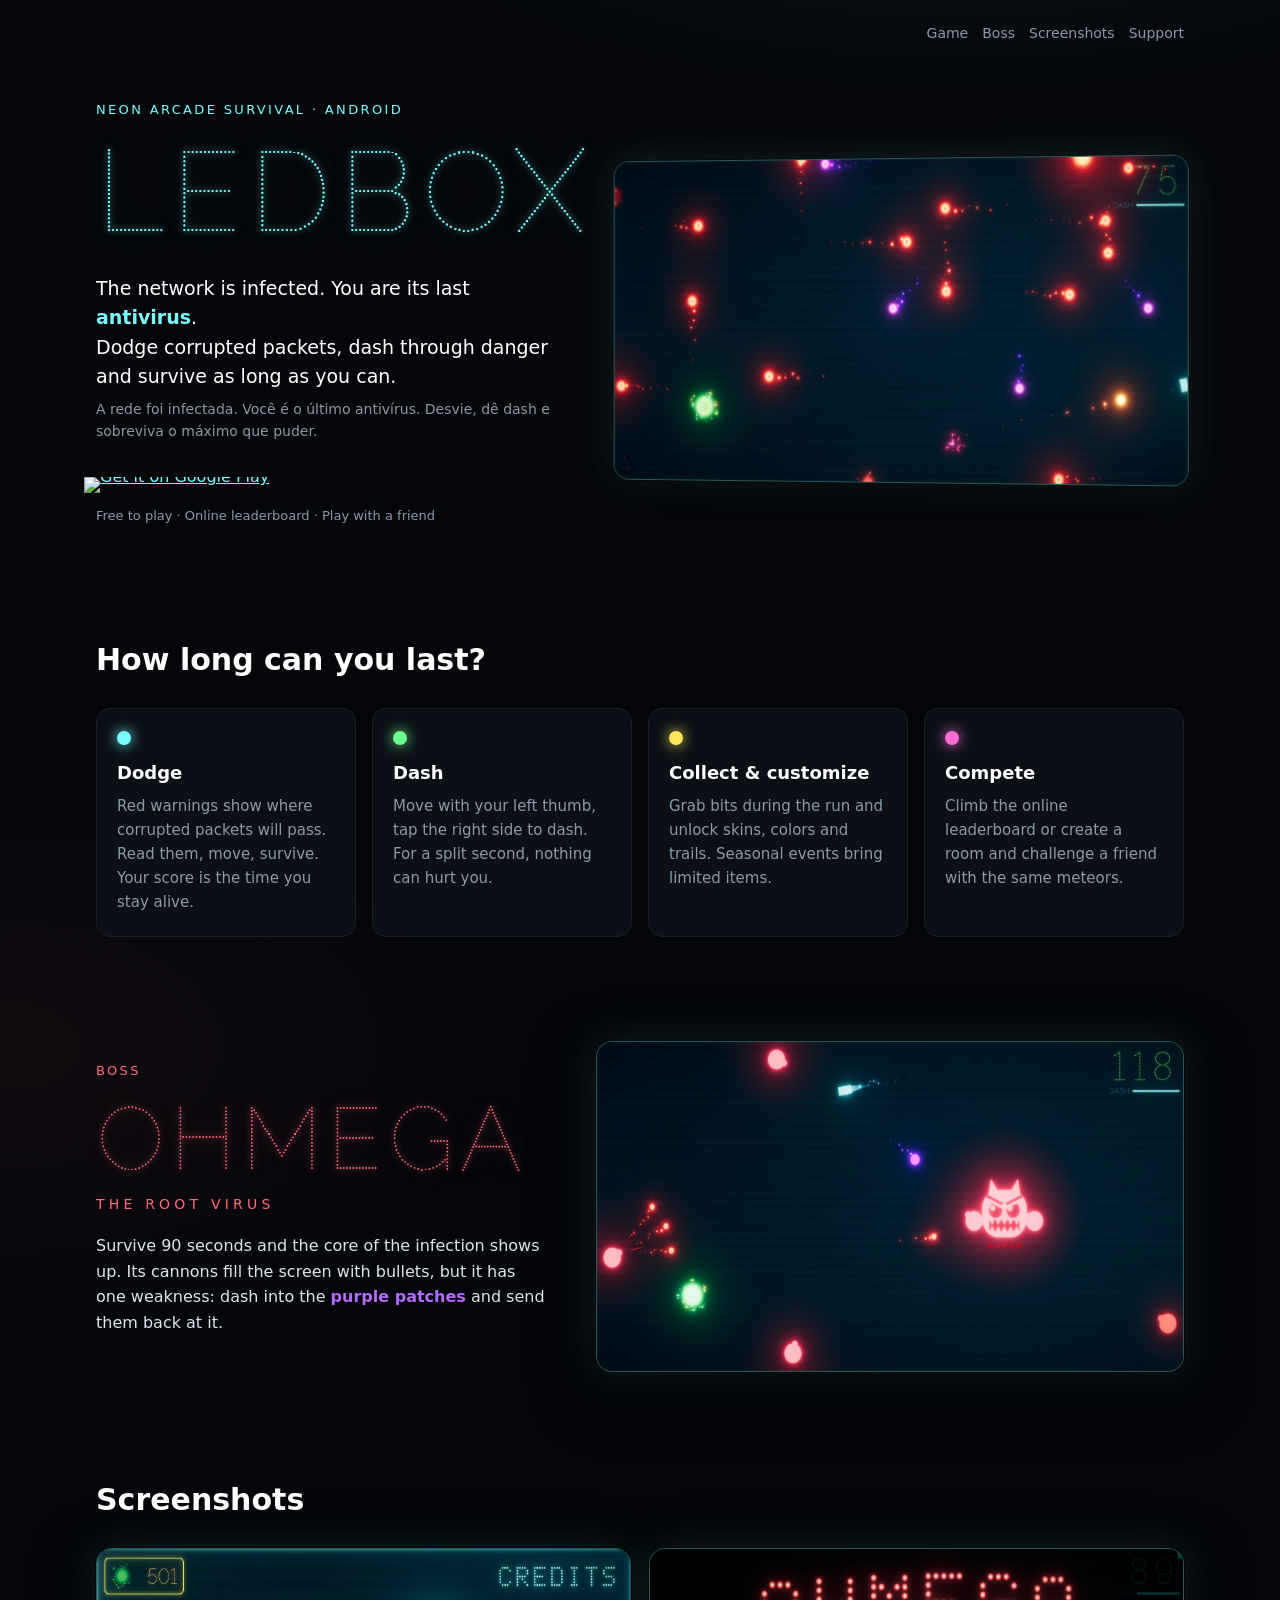
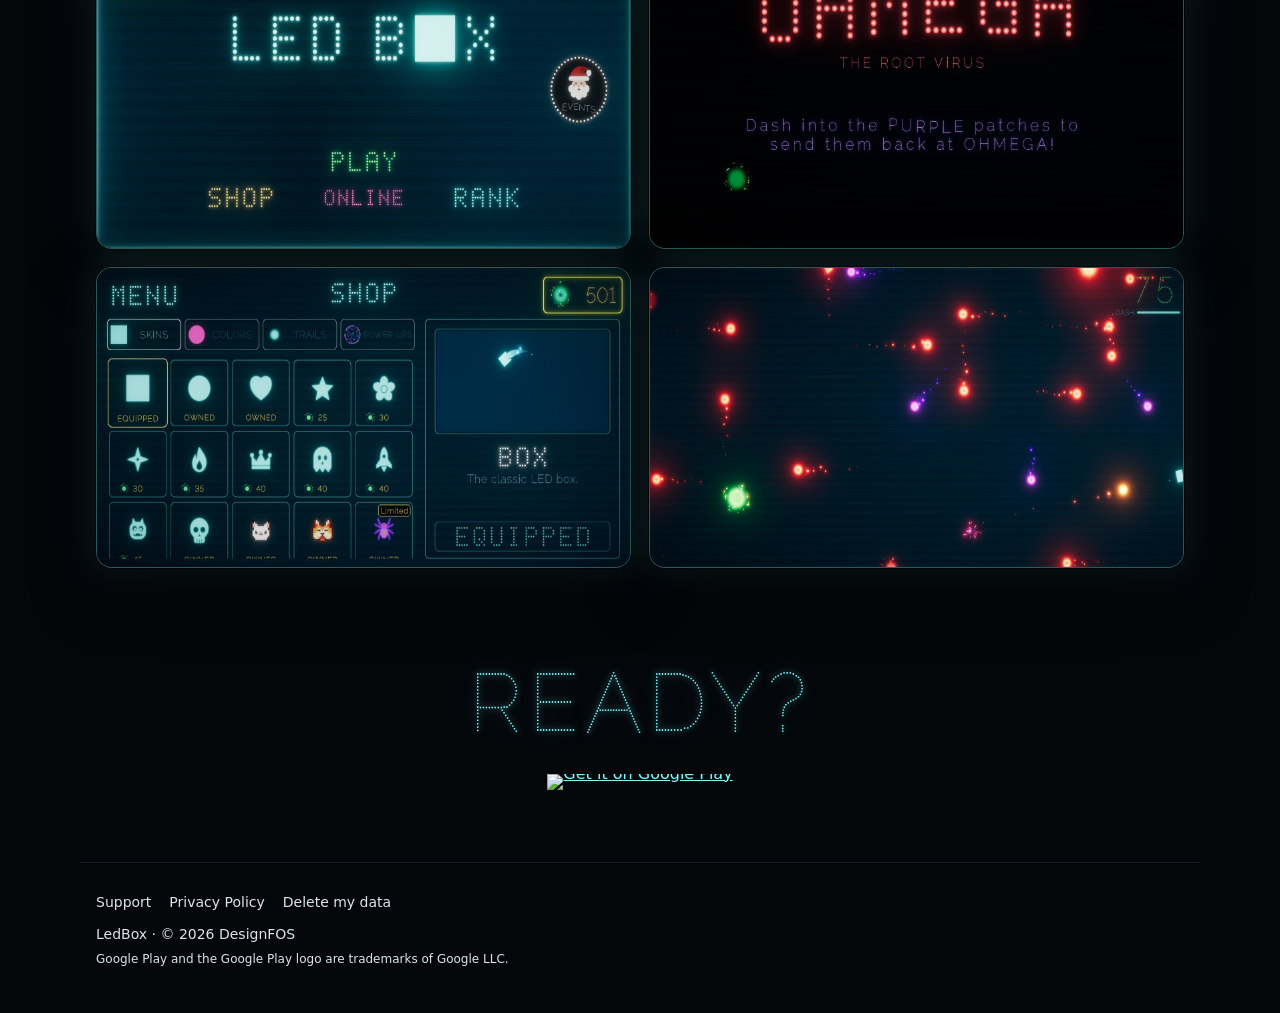
==== index.html @ 6d3069be "Página inicial nova: abertura com o selo oficial do Google Play, recursos, chefe OHMEGA, capturas e " ====
<!doctype html>
<html lang="en">
<head>
  <meta charset="utf-8">
  <meta name="viewport" content="width=device-width, initial-scale=1">
  <title>LedBox — Neon arcade survival for Android</title>
  <meta name="description" content="You are the last antivirus of an infected network. Dodge corrupted packets, dash through danger and defeat OHMEGA, the root virus. Free on Google Play.">
  <meta name="theme-color" content="#04060a">
  <meta property="og:type" content="website">
  <meta property="og:title" content="LedBox — Neon arcade survival">
  <meta property="og:description" content="Dodge, dash and survive as long as you can. Free on Google Play.">
  <meta property="og:image" content="https://dragonrange.github.io/ledbox-site/img/gameplay.jpg">
  <meta name="twitter:card" content="summary_large_image">
  <link rel="icon" href="data:image/svg+xml,%3Csvg xmlns='http://www.w3.org/2000/svg' viewBox='0 0 32 32'%3E%3Crect width='32' height='32' rx='6' fill='%2304060a'/%3E%3Crect x='9' y='9' width='14' height='14' rx='2' fill='%2379feff'/%3E%3C/svg%3E">
  <link rel="preconnect" href="https://fonts.googleapis.com">
  <link rel="preconnect" href="https://fonts.gstatic.com" crossorigin>
  <link href="https://fonts.googleapis.com/css2?family=Raleway+Dots&display=swap" rel="stylesheet">
  <link rel="stylesheet" href="style.css">
</head>
<body class="landing">
  <header class="top wrap wide">
    <a class="led brand" href="index.html">LEDBOX</a>
    <nav>
      <a href="#features">Game</a>
      <a href="#boss">Boss</a>
      <a href="#screens">Screenshots</a>
      <a href="support.html">Support</a>
    </nav>
  </header>

  <main>
    <!-- Abertura: título em LED, frase, selo do Google Play e a tela do jogo -->
    <section class="hero wrap wide">
      <div class="hero-text">
        <p class="eyebrow">Neon arcade survival · Android</p>
        <h1 class="led big">LEDBOX</h1>
        <p class="lead">The network is infected. You are its last <span class="hl">antivirus</span>.<br>
          Dodge corrupted packets, dash through danger and survive as long as you can.</p>
        <p class="muted pt">A rede foi infectada. Você é o último antivírus. Desvie, dê dash e sobreviva o máximo que puder.</p>
        <a class="play-badge" href="https://play.google.com/store/apps/details?id=com.DesignFOS.LedBox">
          <img src="https://play.google.com/intl/en_us/badges/static/images/badges/en_badge_web_generic.png"
               alt="Get it on Google Play" width="646" height="250">
        </a>
        <p class="muted small">Free to play · Online leaderboard · Play with a friend</p>
      </div>
      <figure class="hero-shot screen">
        <img src="img/gameplay.jpg" alt="LedBox gameplay: a neon box dodging glowing meteors" width="1596" height="896">
      </figure>
    </section>

    <!-- O que é o jogo -->
    <section id="features" class="wrap wide">
      <h2 class="section-title">How long can you last?</h2>
      <div class="features">
        <article class="feature">
          <span class="dot cyan"></span>
          <h3>Dodge</h3>
          <p>Red warnings show where corrupted packets will pass. Read them, move, survive. Your score is the time you stay alive.</p>
        </article>
        <article class="feature">
          <span class="dot green"></span>
          <h3>Dash</h3>
          <p>Move with your left thumb, tap the right side to dash. For a split second, nothing can hurt you.</p>
        </article>
        <article class="feature">
          <span class="dot yellow"></span>
          <h3>Collect & customize</h3>
          <p>Grab bits during the run and unlock skins, colors and trails. Seasonal events bring limited items.</p>
        </article>
        <article class="feature">
          <span class="dot pink"></span>
          <h3>Compete</h3>
          <p>Climb the online leaderboard or create a room and challenge a friend with the same meteors.</p>
        </article>
      </div>
    </section>

    <!-- O chefe -->
    <section id="boss" class="boss wrap wide">
      <div class="boss-text">
        <p class="eyebrow red">Boss</p>
        <h2 class="led red-led">OHMEGA</h2>
        <p class="boss-sub">The root virus</p>
        <p>Survive 90 seconds and the core of the infection shows up. Its cannons fill the screen with bullets, but it has one weakness: dash into the <span class="hl purple">purple patches</span> and send them back at it.</p>
      </div>
      <figure class="screen">
        <img src="img/boss-fight.jpg" alt="Fighting OHMEGA, the root virus" width="1596" height="896" loading="lazy">
      </figure>
    </section>

    <!-- Galeria -->
    <section id="screens" class="wrap wide">
      <h2 class="section-title">Screenshots</h2>
      <div class="gallery">
        <figure class="screen"><img src="img/menu.jpg" alt="LedBox main menu in LED letters" width="1596" height="896" loading="lazy"></figure>
        <figure class="screen"><img src="img/boss-intro.jpg" alt="OHMEGA, the root virus, entrance" width="1596" height="896" loading="lazy"></figure>
        <figure class="screen"><img src="img/shop.jpg" alt="Shop with skins, colors and trails" width="1596" height="896" loading="lazy"></figure>
        <figure class="screen"><img src="img/gameplay.jpg" alt="Neon meteors filling the screen" width="1596" height="896" loading="lazy"></figure>
      </div>
    </section>

    <!-- Chamada final -->
    <section class="cta wrap wide">
      <h2 class="led">READY?</h2>
      <a class="play-badge" href="https://play.google.com/store/apps/details?id=com.DesignFOS.LedBox">
        <img src="https://play.google.com/intl/en_us/badges/static/images/badges/en_badge_web_generic.png"
             alt="Get it on Google Play" width="646" height="250" loading="lazy">
      </a>
    </section>
  </main>

  <footer class="site-footer wrap wide">
    <nav>
      <a href="support.html">Support</a>
      <a href="privacy.html">Privacy Policy</a>
      <a href="delete.html">Delete my data</a>
    </nav>
    <p>LedBox · © 2026 DesignFOS</p>
    <p class="legal">Google Play and the Google Play logo are trademarks of Google LLC.</p>
  </footer>
</body>
</html>
---- style.css ----
/* LedBox — páginas públicas (política de privacidade, suporte, exclusão de dados) */
:root {
  --bg: #04060a;
  --panel: #0b1017;
  --line: #17212c;
  --text: #d9e6ee;
  --muted: #8a9aa8;
  --cyan: #79feff;
  --green: #6dff8b;
  --yellow: #ffe45c;
  --red: #ff6b7a;
  --radius: 14px;
}

* { box-sizing: border-box; }

html { -webkit-text-size-adjust: 100%; }

body {
  margin: 0;
  background: var(--bg);
  color: var(--text);
  font: 16px/1.6 system-ui, -apple-system, "Segoe UI", Roboto, sans-serif;
}

a { color: var(--cyan); }
a:hover { color: #fff; }

.wrap {
  max-width: 760px;
  margin: 0 auto;
  padding: 32px 16px 64px;
}

/* Título em "LED": fonte de pontos + brilho neon, como no jogo */
.led {
  font-family: "Raleway Dots", system-ui, sans-serif;
  font-weight: 400;
  color: var(--cyan);
  text-shadow: 0 0 6px rgba(121, 254, 255, .8), 0 0 22px rgba(121, 254, 255, .45);
  letter-spacing: .06em;
  line-height: 1.1;
  margin: 0;
}
.led.big { font-size: clamp(56px, 16vw, 112px); }
.led.green { color: var(--green); text-shadow: 0 0 6px rgba(109, 255, 139, .8), 0 0 22px rgba(109, 255, 139, .4); }
.led.yellow { color: var(--yellow); text-shadow: 0 0 6px rgba(255, 228, 92, .8), 0 0 22px rgba(255, 228, 92, .4); }

header.top {
  display: flex;
  align-items: center;
  justify-content: space-between;
  gap: 12px;
  margin-bottom: 28px;
}
header.top .brand { text-decoration: none; font-size: 34px; }
header.top nav { display: flex; gap: 14px; flex-wrap: wrap; font-size: 14px; }
header.top nav a { color: var(--muted); text-decoration: none; }
header.top nav a:hover, header.top nav a[aria-current] { color: var(--cyan); }

h1 { font-size: 28px; margin: 0 0 6px; }
h2 { font-size: 20px; margin: 32px 0 8px; color: #fff; }
h3 { font-size: 17px; margin: 22px 0 6px; color: #fff; }
p, li { color: var(--text); }
.muted { color: var(--muted); font-size: 14px; }

.panel {
  background: var(--panel);
  border: 1px solid var(--line);
  border-radius: var(--radius);
  padding: 20px;
  margin: 18px 0;
}

.lang-switch {
  display: inline-flex;
  border: 1px solid var(--line);
  border-radius: 999px;
  overflow: hidden;
  margin: 8px 0 4px;
}
.lang-switch a {
  padding: 6px 14px;
  font-size: 14px;
  text-decoration: none;
  color: var(--muted);
}
.lang-switch a:hover { color: var(--cyan); }

hr.sep { border: 0; border-top: 1px solid var(--line); margin: 48px 0; }

/* Cartões da página inicial */
.cards { display: grid; gap: 14px; grid-template-columns: repeat(auto-fit, minmax(200px, 1fr)); margin-top: 28px; }
.card {
  display: block;
  background: var(--panel);
  border: 1px solid var(--line);
  border-radius: var(--radius);
  padding: 18px;
  text-decoration: none;
  color: var(--text);
  transition: border-color .15s, box-shadow .15s;
}
.card:hover { border-color: var(--cyan); box-shadow: 0 0 18px rgba(121, 254, 255, .18); color: var(--text); }
.card strong { display: block; color: #fff; margin-bottom: 4px; }
.card span { color: var(--muted); font-size: 14px; }

/* Formulário */
form { display: grid; gap: 16px; }
label { display: grid; gap: 6px; font-size: 14px; color: #fff; }
label .hint { color: var(--muted); font-weight: 400; }
input, select, textarea {
  width: 100%;
  font: inherit;
  color: var(--text);
  background: #070b10;
  border: 1px solid var(--line);
  border-radius: 10px;
  padding: 11px 12px;
}
textarea { min-height: 150px; resize: vertical; }
input:focus, select:focus, textarea:focus {
  outline: none;
  border-color: var(--cyan);
  box-shadow: 0 0 0 3px rgba(121, 254, 255, .15);
}
button {
  font: inherit;
  font-weight: 600;
  color: #031014;
  background: var(--cyan);
  border: 0;
  border-radius: 10px;
  padding: 12px 18px;
  cursor: pointer;
  box-shadow: 0 0 18px rgba(121, 254, 255, .35);
}
button:hover { background: #fff; }
button:disabled { opacity: .6; cursor: default; }

.notice { border-radius: 10px; padding: 12px 14px; font-size: 15px; }
.notice.ok { background: rgba(109, 255, 139, .1); border: 1px solid rgba(109, 255, 139, .4); }
.notice.err { background: rgba(255, 107, 122, .1); border: 1px solid rgba(255, 107, 122, .45); }
.hidden { display: none; }

footer { margin-top: 56px; color: var(--muted); font-size: 13px; }

@media (max-width: 520px) {
  header.top { flex-direction: column; align-items: flex-start; }
  .panel { padding: 16px; }
}

/* ---------- Página inicial (landing) ---------- */
:root { --pink: #ff6bd6; --purple: #b46bff; }

.wrap.wide { max-width: 1120px; }

body.landing {
  background:
    radial-gradient(1200px 600px at 75% -10%, rgba(121, 254, 255, .10), transparent 60%),
    radial-gradient(900px 500px at 0% 40%, rgba(255, 107, 122, .06), transparent 60%),
    var(--bg);
}

body.landing header.top { padding-top: 22px; padding-bottom: 0; margin-bottom: 0; }

.eyebrow {
  margin: 0 0 8px;
  font-size: 13px;
  letter-spacing: .18em;
  text-transform: uppercase;
  color: var(--cyan);
}
.eyebrow.red { color: var(--red); }

.hero {
  display: grid;
  grid-template-columns: minmax(0, 1fr) minmax(0, 1.25fr);
  gap: 48px;
  align-items: center;
  padding-top: 56px;
  padding-bottom: 72px;
}
.hero .led.big { font-size: clamp(64px, 9vw, 120px); }
.lead { font-size: 19px; line-height: 1.55; margin: 18px 0 6px; color: #fff; }
.pt { margin: 0 0 22px; }
.small { font-size: 13px; }
.hl { color: var(--cyan); font-weight: 600; }
.hl.purple { color: var(--purple); }

/* Selo oficial do Google Play: imagem sem alteração (a margem transparente faz parte dela) */
.play-badge { display: inline-block; line-height: 0; margin-left: -12px; }
.play-badge img { height: 84px; width: auto; }
.play-badge:hover img { filter: brightness(1.08); }

/* Tela do jogo com moldura neon */
.screen {
  margin: 0;
  border-radius: 16px;
  overflow: hidden;
  border: 1px solid rgba(121, 254, 255, .35);
  box-shadow: 0 0 0 1px rgba(0, 0, 0, .6), 0 18px 60px rgba(0, 0, 0, .55), 0 0 40px rgba(121, 254, 255, .14);
  background: #000;
}
.screen img { display: block; width: 100%; height: auto; }
.hero-shot { transform: perspective(1400px) rotateY(-6deg); }

.section-title { font-size: 30px; margin: 0 0 24px; color: #fff; }
section { scroll-margin-top: 24px; }
#features, #screens { padding-top: 24px; padding-bottom: 64px; }

.features { display: grid; gap: 16px; grid-template-columns: repeat(4, minmax(0, 1fr)); }
.feature {
  background: var(--panel);
  border: 1px solid var(--line);
  border-radius: var(--radius);
  padding: 22px 20px;
}
.feature h3 { margin: 14px 0 6px; font-size: 18px; }
.feature p { margin: 0; color: var(--muted); font-size: 15px; }
.dot { display: block; width: 14px; height: 14px; border-radius: 50%; }
.dot.cyan { background: var(--cyan); box-shadow: 0 0 14px var(--cyan); }
.dot.green { background: var(--green); box-shadow: 0 0 14px var(--green); }
.dot.yellow { background: var(--yellow); box-shadow: 0 0 14px var(--yellow); }
.dot.pink { background: var(--pink); box-shadow: 0 0 14px var(--pink); }

.boss {
  display: grid;
  grid-template-columns: minmax(0, 1fr) minmax(0, 1.3fr);
  gap: 48px;
  align-items: center;
  padding-top: 40px;
  padding-bottom: 80px;
}
.led.red-led {
  color: var(--red);
  font-size: clamp(56px, 7vw, 92px);
  text-shadow: 0 0 6px rgba(255, 107, 122, .85), 0 0 26px rgba(255, 107, 122, .45);
}
.boss-sub { margin: 4px 0 18px; letter-spacing: .3em; text-transform: uppercase; color: var(--red); font-size: 14px; }

.gallery { display: grid; gap: 18px; grid-template-columns: repeat(2, minmax(0, 1fr)); }

.cta { text-align: center; padding-top: 24px; padding-bottom: 72px; }
.cta .led { font-size: clamp(48px, 8vw, 84px); margin-bottom: 12px; }
.cta .play-badge { margin-left: 0; }

.site-footer {
  border-top: 1px solid var(--line);
  padding-top: 28px;
  padding-bottom: 40px;
  color: var(--muted);
  font-size: 14px;
}
.site-footer nav { display: flex; gap: 18px; flex-wrap: wrap; margin-bottom: 10px; }
.site-footer nav a { color: var(--text); text-decoration: none; }
.site-footer nav a:hover { color: var(--cyan); }
.site-footer p { margin: 4px 0; }
.site-footer .legal { font-size: 12px; }

@media (max-width: 900px) {
  .hero, .boss { grid-template-columns: 1fr; gap: 32px; padding-top: 32px; }
  .hero-shot { transform: none; }
  .features { grid-template-columns: repeat(2, minmax(0, 1fr)); }
}
@media (max-width: 560px) {
  .features, .gallery { grid-template-columns: 1fr; }
  .play-badge img { height: 72px; }
  .lead { font-size: 17px; }
}
/* Na página inicial o título grande já é a marca: o cabeçalho mostra só os links */
body.landing header.top .brand { display: none; }
body.landing header.top { justify-content: flex-end; }
@media (max-width: 520px) { body.landing header.top { align-items: flex-end; } }
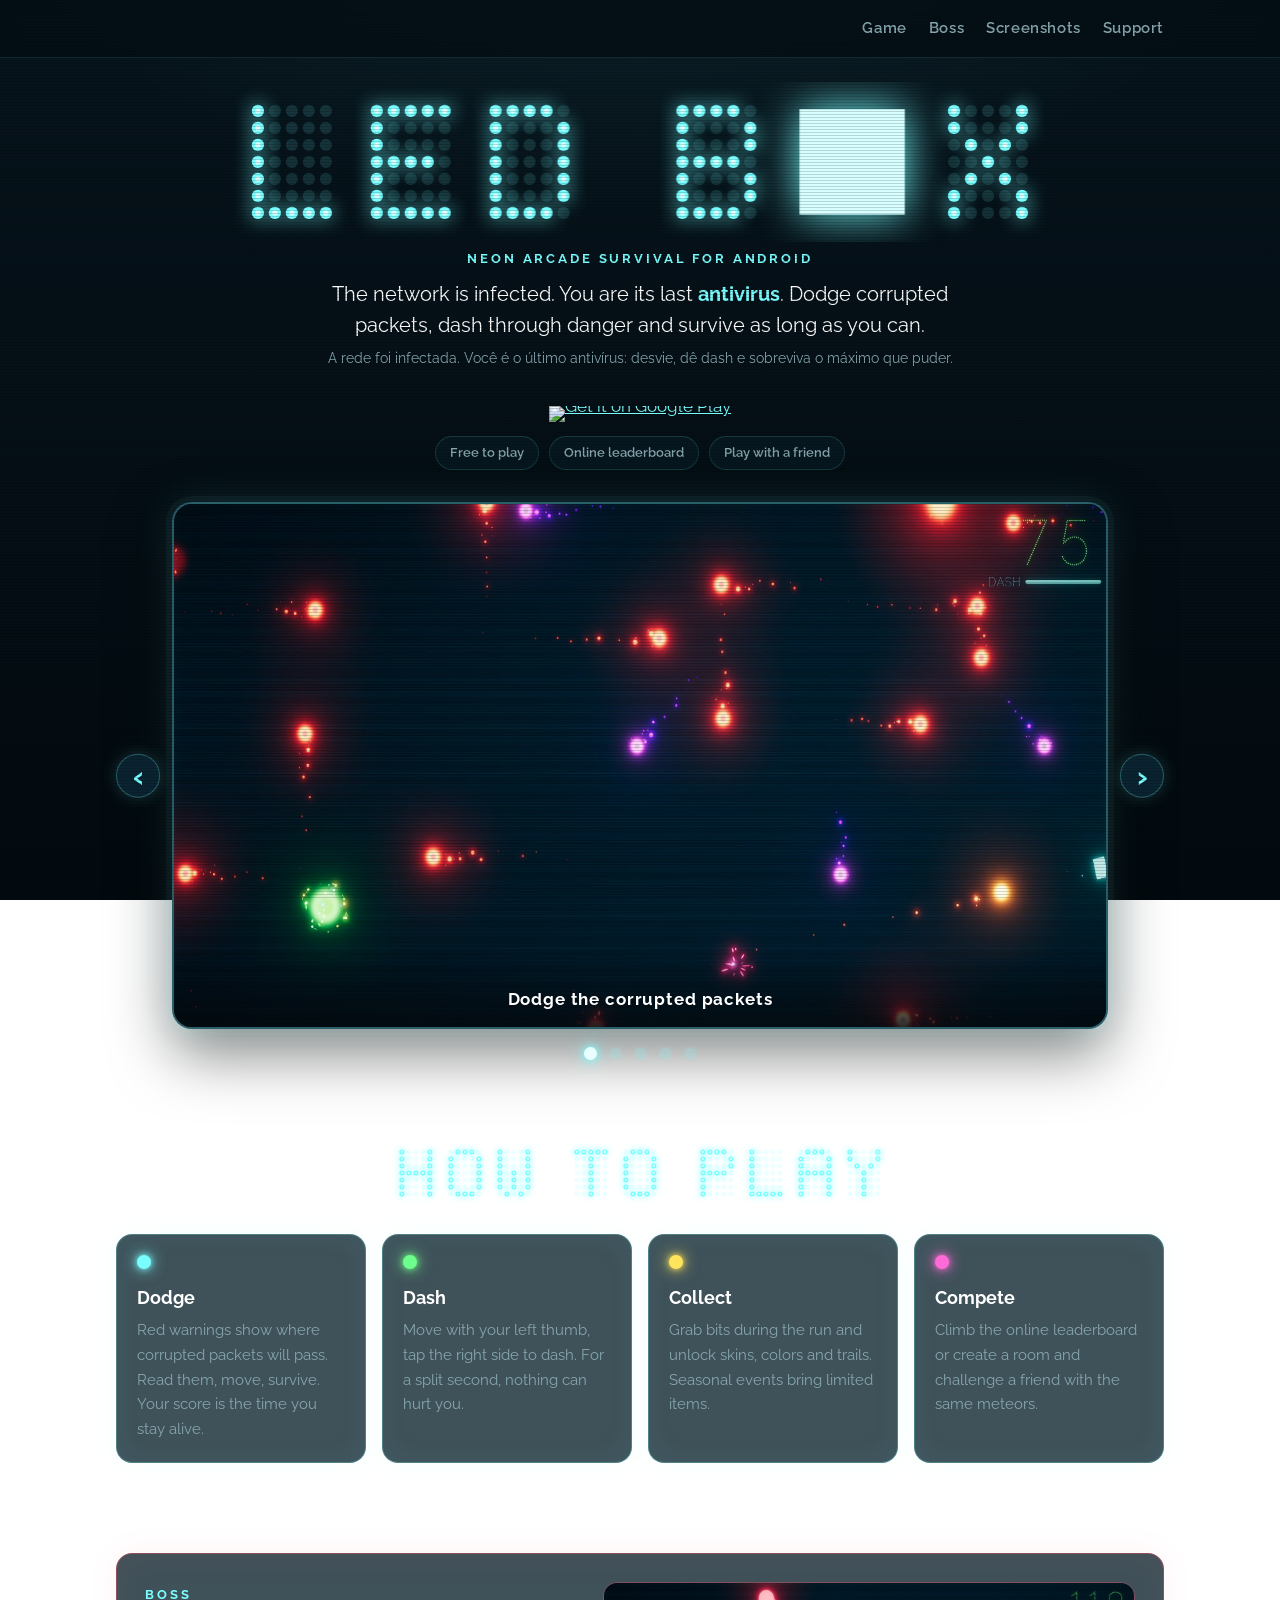
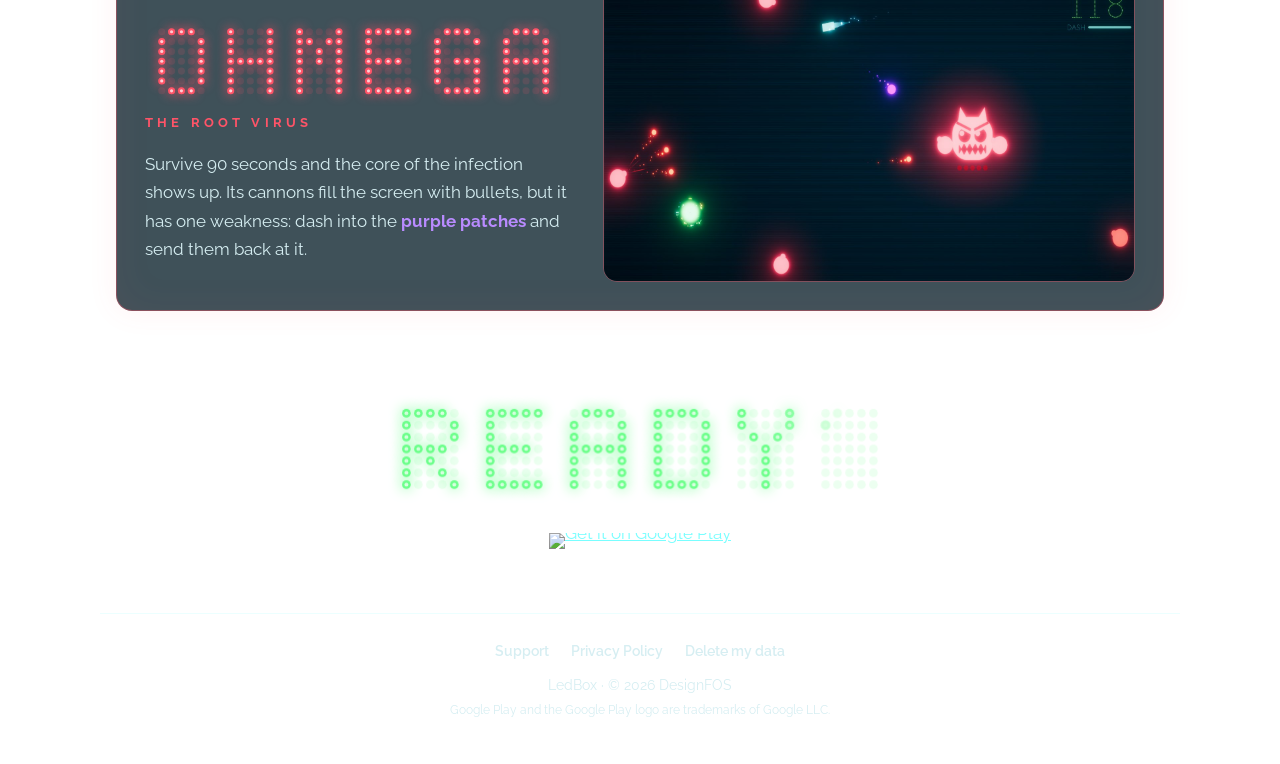
==== commit 0f740e14: "Site com a cara do jogo: títulos em letreiro de LED (mesmas letras do LedSign), fundo com linhas de " ====
--- a/index.html
+++ b/index.html
@@ -5,23 +5,24 @@
   <meta name="viewport" content="width=device-width, initial-scale=1">
   <title>LedBox — Neon arcade survival for Android</title>
   <meta name="description" content="You are the last antivirus of an infected network. Dodge corrupted packets, dash through danger and defeat OHMEGA, the root virus. Free on Google Play.">
-  <meta name="theme-color" content="#04060a">
+  <meta name="theme-color" content="#06141c">
   <meta property="og:type" content="website">
   <meta property="og:title" content="LedBox — Neon arcade survival">
   <meta property="og:description" content="Dodge, dash and survive as long as you can. Free on Google Play.">
   <meta property="og:image" content="https://dragonrange.github.io/ledbox-site/img/gameplay.jpg">
   <meta name="twitter:card" content="summary_large_image">
-  <link rel="icon" href="data:image/svg+xml,%3Csvg xmlns='http://www.w3.org/2000/svg' viewBox='0 0 32 32'%3E%3Crect width='32' height='32' rx='6' fill='%2304060a'/%3E%3Crect x='9' y='9' width='14' height='14' rx='2' fill='%2379feff'/%3E%3C/svg%3E">
+  <link rel="icon" href="data:image/svg+xml,%3Csvg xmlns='http://www.w3.org/2000/svg' viewBox='0 0 32 32'%3E%3Crect width='32' height='32' rx='6' fill='%2306141c'/%3E%3Crect x='9' y='9' width='14' height='14' rx='2' fill='%2379feff'/%3E%3C/svg%3E">
   <link rel="preconnect" href="https://fonts.googleapis.com">
   <link rel="preconnect" href="https://fonts.gstatic.com" crossorigin>
-  <link href="https://fonts.googleapis.com/css2?family=Raleway+Dots&display=swap" rel="stylesheet">
-  <link rel="stylesheet" href="style.css">
+  <link href="https://fonts.googleapis.com/css2?family=Raleway:wght@400;600;700&family=Raleway+Dots&display=swap" rel="stylesheet">
+  <link rel="stylesheet" href="style.css?v=3">
 </head>
 <body class="landing">
-  <header class="top wrap wide">
-    <a class="led brand" href="index.html">LEDBOX</a>
-    <nav>
-      <a href="#features">Game</a>
+  <div class="scanlines" aria-hidden="true"></div>
+
+  <header class="topbar">
+    <nav class="wrap wide">
+      <a href="#game">Game</a>
       <a href="#boss">Boss</a>
       <a href="#screens">Screenshots</a>
       <a href="support.html">Support</a>
@@ -29,46 +30,62 @@
   </header>
 
   <main>
-    <!-- Abertura: título em LED, frase, selo do Google Play e a tela do jogo -->
+    <!-- Abertura: o título do Menu do jogo (LED BOX com a caixa no O), frase e o selo do Google Play -->
     <section class="hero wrap wide">
-      <div class="hero-text">
-        <p class="eyebrow">Neon arcade survival · Android</p>
-        <h1 class="led big">LEDBOX</h1>
-        <p class="lead">The network is infected. You are its last <span class="hl">antivirus</span>.<br>
-          Dodge corrupted packets, dash through danger and survive as long as you can.</p>
-        <p class="muted pt">A rede foi infectada. Você é o último antivírus. Desvie, dê dash e sobreviva o máximo que puder.</p>
-        <a class="play-badge" href="https://play.google.com/store/apps/details?id=com.DesignFOS.LedBox">
-          <img src="https://play.google.com/intl/en_us/badges/static/images/badges/en_badge_web_generic.png"
-               alt="Get it on Google Play" width="646" height="250">
-        </a>
-        <p class="muted small">Free to play · Online leaderboard · Play with a friend</p>
+      <h1 class="visually-hidden">LedBox</h1>
+      <canvas class="led-sign title" data-text="LED BOX" data-box="O" data-color="#79feff" data-dot="17"></canvas>
+      <p class="eyebrow">Neon arcade survival for Android</p>
+      <p class="lead">The network is infected. You are its last <b class="c-cyan">antivirus</b>.
+        Dodge corrupted packets, dash through danger and survive as long as you can.</p>
+      <p class="pt">A rede foi infectada. Você é o último antivírus: desvie, dê dash e sobreviva o máximo que puder.</p>
+      <a class="play-badge" href="https://play.google.com/store/apps/details?id=com.DesignFOS.LedBox">
+        <img src="https://play.google.com/intl/en_us/badges/static/images/badges/en_badge_web_generic.png"
+             alt="Get it on Google Play" width="646" height="250">
+      </a>
+      <ul class="chips">
+        <li>Free to play</li><li>Online leaderboard</li><li>Play with a friend</li>
+      </ul>
+    </section>
+
+    <!-- Carrossel: moldura da loja, setas nas laterais e bolinhas de LED (só a atual acesa) -->
+    <section id="screens" class="wrap wide">
+      <div class="carousel" aria-roledescription="carousel" aria-label="Screenshots">
+        <button class="arrow prev" type="button" aria-label="Previous screenshot">&#8249;</button>
+        <div class="frame">
+          <div class="track">
+            <figure class="slide"><img src="img/gameplay.jpg" alt="A neon box dodging glowing meteors" width="1596" height="896"><figcaption>Dodge the corrupted packets</figcaption></figure>
+            <figure class="slide"><img src="img/boss-intro.jpg" alt="OHMEGA, the root virus, entrance" width="1596" height="896" loading="lazy"><figcaption>OHMEGA, the root virus</figcaption></figure>
+            <figure class="slide"><img src="img/boss-fight.jpg" alt="Fighting OHMEGA" width="1596" height="896" loading="lazy"><figcaption>Send its purple patches back</figcaption></figure>
+            <figure class="slide"><img src="img/shop.jpg" alt="Shop with skins, colors and trails" width="1596" height="896" loading="lazy"><figcaption>Unlock skins, colors and trails</figcaption></figure>
+            <figure class="slide"><img src="img/menu.jpg" alt="LedBox main menu in LED letters" width="1596" height="896" loading="lazy"><figcaption>Seasonal events and an online leaderboard</figcaption></figure>
+          </div>
+        </div>
+        <button class="arrow next" type="button" aria-label="Next screenshot">&#8250;</button>
+        <div class="leds" role="tablist" aria-label="Choose a screenshot"></div>
       </div>
-      <figure class="hero-shot screen">
-        <img src="img/gameplay.jpg" alt="LedBox gameplay: a neon box dodging glowing meteors" width="1596" height="896">
-      </figure>
     </section>
 
     <!-- O que é o jogo -->
-    <section id="features" class="wrap wide">
-      <h2 class="section-title">How long can you last?</h2>
+    <section id="game" class="wrap wide">
+      <div class="heading"><canvas class="led-sign" data-text="HOW TO PLAY" data-color="#79feff" data-dot="7"></canvas></div>
       <div class="features">
-        <article class="feature">
-          <span class="dot cyan"></span>
+        <article class="panel feature">
+          <span class="dot c-cyan"></span>
           <h3>Dodge</h3>
           <p>Red warnings show where corrupted packets will pass. Read them, move, survive. Your score is the time you stay alive.</p>
         </article>
-        <article class="feature">
-          <span class="dot green"></span>
+        <article class="panel feature">
+          <span class="dot c-green"></span>
           <h3>Dash</h3>
           <p>Move with your left thumb, tap the right side to dash. For a split second, nothing can hurt you.</p>
         </article>
-        <article class="feature">
-          <span class="dot yellow"></span>
-          <h3>Collect & customize</h3>
+        <article class="panel feature">
+          <span class="dot c-yellow"></span>
+          <h3>Collect</h3>
           <p>Grab bits during the run and unlock skins, colors and trails. Seasonal events bring limited items.</p>
         </article>
-        <article class="feature">
-          <span class="dot pink"></span>
+        <article class="panel feature">
+          <span class="dot c-pink"></span>
           <h3>Compete</h3>
           <p>Climb the online leaderboard or create a room and challenge a friend with the same meteors.</p>
         </article>
@@ -76,32 +93,22 @@
     </section>
 
     <!-- O chefe -->
-    <section id="boss" class="boss wrap wide">
-      <div class="boss-text">
-        <p class="eyebrow red">Boss</p>
-        <h2 class="led red-led">OHMEGA</h2>
-        <p class="boss-sub">The root virus</p>
-        <p>Survive 90 seconds and the core of the infection shows up. Its cannons fill the screen with bullets, but it has one weakness: dash into the <span class="hl purple">purple patches</span> and send them back at it.</p>
-      </div>
-      <figure class="screen">
-        <img src="img/boss-fight.jpg" alt="Fighting OHMEGA, the root virus" width="1596" height="896" loading="lazy">
-      </figure>
-    </section>
-
-    <!-- Galeria -->
-    <section id="screens" class="wrap wide">
-      <h2 class="section-title">Screenshots</h2>
-      <div class="gallery">
-        <figure class="screen"><img src="img/menu.jpg" alt="LedBox main menu in LED letters" width="1596" height="896" loading="lazy"></figure>
-        <figure class="screen"><img src="img/boss-intro.jpg" alt="OHMEGA, the root virus, entrance" width="1596" height="896" loading="lazy"></figure>
-        <figure class="screen"><img src="img/shop.jpg" alt="Shop with skins, colors and trails" width="1596" height="896" loading="lazy"></figure>
-        <figure class="screen"><img src="img/gameplay.jpg" alt="Neon meteors filling the screen" width="1596" height="896" loading="lazy"></figure>
+    <section id="boss" class="wrap wide">
+      <div class="panel boss">
+        <div class="boss-text">
+          <p class="eyebrow c-red">Boss</p>
+          <canvas class="led-sign" data-text="OHMEGA" data-color="#ff5468" data-dot="11"></canvas>
+          <p class="boss-sub">The root virus</p>
+          <p>Survive 90 seconds and the core of the infection shows up. Its cannons fill the screen with bullets, but it has
+            one weakness: dash into the <b class="c-purple">purple patches</b> and send them back at it.</p>
+        </div>
+        <div class="shot"><img src="img/boss-fight.jpg" alt="Fighting OHMEGA, the root virus" width="1596" height="896" loading="lazy"></div>
       </div>
     </section>
 
     <!-- Chamada final -->
     <section class="cta wrap wide">
-      <h2 class="led">READY?</h2>
+      <div class="heading"><canvas class="led-sign" data-text="READY?" data-color="#6dff8b" data-dot="12"></canvas></div>
       <a class="play-badge" href="https://play.google.com/store/apps/details?id=com.DesignFOS.LedBox">
         <img src="https://play.google.com/intl/en_us/badges/static/images/badges/en_badge_web_generic.png"
              alt="Get it on Google Play" width="646" height="250" loading="lazy">
@@ -118,5 +125,8 @@
     <p>LedBox · © 2026 DesignFOS</p>
     <p class="legal">Google Play and the Google Play logo are trademarks of Google LLC.</p>
   </footer>
+
+  <script src="led.js?v=3"></script>
+  <script src="carousel.js?v=3"></script>
 </body>
 </html>
--- a/style.css
+++ b/style.css
@@ -1,38 +1,61 @@
-/* LedBox — páginas públicas (política de privacidade, suporte, exclusão de dados) */
+/* LedBox — site público. Visual do jogo: azul petróleo escuro com linhas de varredura, painéis com borda ciano
+   (como as cartas da loja), títulos em letreiro de LED (led.js) e texto na Raleway (a família da fonte do jogo). */
 :root {
-  --bg: #04060a;
-  --panel: #0b1017;
-  --line: #17212c;
-  --text: #d9e6ee;
-  --muted: #8a9aa8;
+  --bg: #06141c;
+  --bg-deep: #030a0f;
+  --panel: rgba(9, 32, 43, .78);
+  --panel-solid: #0a2330;
+  --line: rgba(121, 254, 255, .28);
+  --line-soft: rgba(121, 254, 255, .14);
+  --text: #d6eef2;
+  --muted: #86a6ae;
   --cyan: #79feff;
   --green: #6dff8b;
   --yellow: #ffe45c;
-  --red: #ff6b7a;
-  --radius: 14px;
+  --red: #ff5468;
+  --pink: #ff6bd6;
+  --purple: #b98bff;
+  --radius: 16px;
 }
 
 * { box-sizing: border-box; }
-
-html { -webkit-text-size-adjust: 100%; }
+html { -webkit-text-size-adjust: 100%; scroll-behavior: smooth; }
 
 body {
   margin: 0;
-  background: var(--bg);
   color: var(--text);
-  font: 16px/1.6 system-ui, -apple-system, "Segoe UI", Roboto, sans-serif;
+  background:
+    radial-gradient(1100px 700px at 50% -10%, rgba(121, 254, 255, .10), transparent 65%),
+    radial-gradient(900px 600px at 50% 120%, rgba(121, 254, 255, .06), transparent 60%),
+    linear-gradient(180deg, var(--bg) 0%, var(--bg-deep) 100%) fixed;
+  font: 17px/1.65 "Raleway", system-ui, -apple-system, "Segoe UI", Roboto, sans-serif;
+  min-height: 100vh;
+}
+
+/* Linhas de varredura do jogo, por cima de tudo, bem fracas */
+.scanlines {
+  position: fixed; inset: 0; pointer-events: none; z-index: 50;
+  background: repeating-linear-gradient(180deg, rgba(0, 0, 0, .16) 0 1px, transparent 1px 3px);
+  mix-blend-mode: multiply;
 }
 
 a { color: var(--cyan); }
 a:hover { color: #fff; }
-
-.wrap {
-  max-width: 760px;
-  margin: 0 auto;
-  padding: 32px 16px 64px;
-}
-
-/* Título em "LED": fonte de pontos + brilho neon, como no jogo */
+b { font-weight: 700; }
+
+.c-cyan { color: var(--cyan); }
+.c-green { color: var(--green); }
+.c-yellow { color: var(--yellow); }
+.c-red { color: var(--red); }
+.c-pink { color: var(--pink); }
+.c-purple { color: var(--purple); }
+
+.visually-hidden { position: absolute; width: 1px; height: 1px; overflow: hidden; clip: rect(0 0 0 0); white-space: nowrap; }
+
+.wrap { max-width: 760px; margin: 0 auto; padding: 32px 16px 64px; }
+.wrap.wide { max-width: 1080px; }
+
+/* Título em fonte de pontos (páginas internas) */
 .led {
   font-family: "Raleway Dots", system-ui, sans-serif;
   font-weight: 400;
@@ -43,232 +66,178 @@
   margin: 0;
 }
 .led.big { font-size: clamp(56px, 16vw, 112px); }
-.led.green { color: var(--green); text-shadow: 0 0 6px rgba(109, 255, 139, .8), 0 0 22px rgba(109, 255, 139, .4); }
-.led.yellow { color: var(--yellow); text-shadow: 0 0 6px rgba(255, 228, 92, .8), 0 0 22px rgba(255, 228, 92, .4); }
-
-header.top {
-  display: flex;
-  align-items: center;
-  justify-content: space-between;
-  gap: 12px;
-  margin-bottom: 28px;
-}
+
+header.top { display: flex; align-items: center; justify-content: space-between; gap: 12px; margin-bottom: 28px; }
 header.top .brand { text-decoration: none; font-size: 34px; }
 header.top nav { display: flex; gap: 14px; flex-wrap: wrap; font-size: 14px; }
 header.top nav a { color: var(--muted); text-decoration: none; }
 header.top nav a:hover, header.top nav a[aria-current] { color: var(--cyan); }
 
-h1 { font-size: 28px; margin: 0 0 6px; }
-h2 { font-size: 20px; margin: 32px 0 8px; color: #fff; }
-h3 { font-size: 17px; margin: 22px 0 6px; color: #fff; }
+h1 { font-size: 28px; margin: 0 0 6px; color: #fff; }
+h2 { font-size: 21px; margin: 32px 0 8px; color: #fff; }
+h3 { font-size: 18px; margin: 22px 0 6px; color: #fff; }
 p, li { color: var(--text); }
 .muted { color: var(--muted); font-size: 14px; }
 
+/* Painel com borda ciano, como as cartas e a prévia da loja */
 .panel {
   background: var(--panel);
-  border: 1px solid var(--line);
+  border: 1.5px solid var(--line);
   border-radius: var(--radius);
   padding: 20px;
   margin: 18px 0;
-}
-
-.lang-switch {
-  display: inline-flex;
-  border: 1px solid var(--line);
-  border-radius: 999px;
-  overflow: hidden;
-  margin: 8px 0 4px;
-}
-.lang-switch a {
-  padding: 6px 14px;
-  font-size: 14px;
-  text-decoration: none;
-  color: var(--muted);
-}
+  box-shadow: inset 0 0 30px rgba(121, 254, 255, .05), 0 0 24px rgba(121, 254, 255, .06);
+}
+
+.lang-switch { display: inline-flex; border: 1px solid var(--line); border-radius: 999px; overflow: hidden; margin: 8px 0 4px; }
+.lang-switch a { padding: 6px 14px; font-size: 14px; text-decoration: none; color: var(--muted); }
 .lang-switch a:hover { color: var(--cyan); }
 
-hr.sep { border: 0; border-top: 1px solid var(--line); margin: 48px 0; }
-
-/* Cartões da página inicial */
+hr.sep { border: 0; border-top: 1px solid var(--line-soft); margin: 48px 0; }
+
 .cards { display: grid; gap: 14px; grid-template-columns: repeat(auto-fit, minmax(200px, 1fr)); margin-top: 28px; }
 .card {
-  display: block;
-  background: var(--panel);
-  border: 1px solid var(--line);
-  border-radius: var(--radius);
-  padding: 18px;
-  text-decoration: none;
-  color: var(--text);
-  transition: border-color .15s, box-shadow .15s;
-}
-.card:hover { border-color: var(--cyan); box-shadow: 0 0 18px rgba(121, 254, 255, .18); color: var(--text); }
+  display: block; background: var(--panel); border: 1.5px solid var(--line); border-radius: var(--radius);
+  padding: 18px; text-decoration: none; color: var(--text); transition: border-color .15s, box-shadow .15s;
+}
+.card:hover { border-color: var(--cyan); box-shadow: 0 0 18px rgba(121, 254, 255, .2); color: var(--text); }
 .card strong { display: block; color: #fff; margin-bottom: 4px; }
 .card span { color: var(--muted); font-size: 14px; }
 
-/* Formulário */
+/* Formulário (suporte) */
 form { display: grid; gap: 16px; }
 label { display: grid; gap: 6px; font-size: 14px; color: #fff; }
 label .hint { color: var(--muted); font-weight: 400; }
 input, select, textarea {
-  width: 100%;
-  font: inherit;
-  color: var(--text);
-  background: #070b10;
-  border: 1px solid var(--line);
-  border-radius: 10px;
-  padding: 11px 12px;
+  width: 100%; font: inherit; color: var(--text); background: #051118;
+  border: 1.5px solid var(--line-soft); border-radius: 10px; padding: 11px 12px;
 }
 textarea { min-height: 150px; resize: vertical; }
-input:focus, select:focus, textarea:focus {
-  outline: none;
-  border-color: var(--cyan);
-  box-shadow: 0 0 0 3px rgba(121, 254, 255, .15);
-}
+input:focus, select:focus, textarea:focus { outline: none; border-color: var(--cyan); box-shadow: 0 0 0 3px rgba(121, 254, 255, .15); }
 button {
-  font: inherit;
-  font-weight: 600;
-  color: #031014;
-  background: var(--cyan);
-  border: 0;
-  border-radius: 10px;
-  padding: 12px 18px;
-  cursor: pointer;
-  box-shadow: 0 0 18px rgba(121, 254, 255, .35);
+  font: inherit; font-weight: 700; color: #031014; background: var(--cyan); border: 0; border-radius: 10px;
+  padding: 12px 18px; cursor: pointer; box-shadow: 0 0 18px rgba(121, 254, 255, .35);
 }
 button:hover { background: #fff; }
 button:disabled { opacity: .6; cursor: default; }
 
 .notice { border-radius: 10px; padding: 12px 14px; font-size: 15px; }
 .notice.ok { background: rgba(109, 255, 139, .1); border: 1px solid rgba(109, 255, 139, .4); }
-.notice.err { background: rgba(255, 107, 122, .1); border: 1px solid rgba(255, 107, 122, .45); }
+.notice.err { background: rgba(255, 84, 104, .1); border: 1px solid rgba(255, 84, 104, .45); }
 .hidden { display: none; }
 
 footer { margin-top: 56px; color: var(--muted); font-size: 13px; }
 
+/* ---------- Página inicial ---------- */
+
+.topbar { position: sticky; top: 0; z-index: 20; background: rgba(4, 14, 20, .86); backdrop-filter: blur(8px); -webkit-backdrop-filter: blur(8px); border-bottom: 1px solid var(--line-soft); }
+.topbar nav { display: flex; justify-content: flex-end; gap: 22px; padding-top: 16px; padding-bottom: 16px; font-size: 15px; font-weight: 600; }
+.topbar nav a { color: var(--muted); text-decoration: none; letter-spacing: .04em; }
+.topbar nav a:hover { color: var(--cyan); }
+
+canvas.led-sign { display: block; margin: 0 auto; }
+.heading { margin: 0 0 28px; }
+
+.hero { text-align: center; padding-top: 24px; padding-bottom: 24px; }
+.hero .title { margin-bottom: 6px; }
+.eyebrow { margin: 0 0 10px; font-size: 13px; font-weight: 700; letter-spacing: .22em; text-transform: uppercase; color: var(--cyan); }
+.lead { max-width: 640px; margin: 0 auto 6px; font-size: 20px; line-height: 1.55; color: #fff; }
+.pt { max-width: 640px; margin: 0 auto 22px; font-size: 14px; color: var(--muted); }
+
+/* Selo oficial do Google Play: a imagem do Google sem alteração (a margem transparente faz parte dela) */
+.play-badge { display: inline-block; line-height: 0; }
+.play-badge img { height: 78px; width: auto; }
+.play-badge:hover img { filter: drop-shadow(0 0 14px rgba(121, 254, 255, .35)); }
+
+.chips { list-style: none; display: flex; justify-content: center; flex-wrap: wrap; gap: 10px; padding: 0; margin: 14px 0 0; }
+.chips li {
+  font-size: 13px; font-weight: 600; color: var(--muted); border: 1px solid var(--line-soft);
+  border-radius: 999px; padding: 5px 14px; background: rgba(9, 32, 43, .5);
+}
+
+/* Carrossel: moldura da loja, setas nas laterais, bolinhas de LED */
+#screens { padding-top: 8px; padding-bottom: 56px; }
+.carousel { position: relative; outline: none; padding: 0 56px; }
+.carousel .frame {
+  overflow: hidden; border-radius: 20px; border: 2px solid var(--line);
+  background: var(--panel-solid);
+  box-shadow: 0 0 0 6px rgba(121, 254, 255, .04), 0 0 40px rgba(121, 254, 255, .12), 0 24px 60px rgba(0, 0, 0, .5);
+}
+.track { display: flex; transition: transform .45s cubic-bezier(.2, .8, .2, 1); touch-action: pan-y; }
+.slide { flex: 0 0 100%; margin: 0; position: relative; }
+.slide img { display: block; width: 100%; height: auto; user-select: none; -webkit-user-drag: none; }
+.slide figcaption {
+  position: absolute; left: 0; right: 0; bottom: 0; padding: 28px 20px 14px; text-align: center;
+  font-weight: 700; letter-spacing: .05em; color: #fff;
+  background: linear-gradient(0deg, rgba(3, 10, 15, .85), transparent);
+}
+.arrow {
+  position: absolute; top: 50%; transform: translateY(-62%);
+  width: 44px; height: 44px; padding: 0; border-radius: 50%;
+  font: 700 30px/40px "Raleway", sans-serif; color: var(--cyan);
+  background: var(--panel-solid); border: 1.5px solid var(--line);
+  box-shadow: 0 0 16px rgba(121, 254, 255, .18);
+}
+.arrow:hover { background: #0e3142; color: #fff; border-color: var(--cyan); }
+.arrow.prev { left: 0; }
+.arrow.next { right: 0; }
+.leds { display: flex; justify-content: center; gap: 12px; margin-top: 18px; }
+.leds .led {
+  width: 13px; height: 13px; padding: 0; border-radius: 50%; border: 0;
+  background: rgba(121, 254, 255, .16); box-shadow: none; cursor: pointer;
+}
+.leds .led.on { background: #e9ffff; box-shadow: 0 0 6px var(--cyan), 0 0 16px var(--cyan); }
+
+/* Como jogar */
+#game { padding-top: 24px; padding-bottom: 48px; }
+.features { display: grid; gap: 16px; grid-template-columns: repeat(4, minmax(0, 1fr)); }
+.feature { margin: 0; }
+.feature h3 { margin: 14px 0 6px; }
+.feature p { margin: 0; color: var(--muted); font-size: 15px; }
+.dot { display: block; width: 14px; height: 14px; border-radius: 50%; background: currentColor; box-shadow: 0 0 6px currentColor, 0 0 16px currentColor; }
+
+/* Chefe */
+#boss { padding-top: 24px; padding-bottom: 48px; }
+.boss { display: grid; grid-template-columns: minmax(0, 1fr) minmax(0, 1.25fr); gap: 32px; align-items: center; padding: 28px; border-color: rgba(255, 84, 104, .4); box-shadow: inset 0 0 40px rgba(255, 84, 104, .06), 0 0 30px rgba(255, 84, 104, .08); }
+.boss-text { text-align: left; min-width: 0; }
+.boss > * { min-width: 0; }
+html, body { overflow-x: clip; }
+.boss-text canvas.led-sign { margin: 0; }
+.boss-sub { margin: 4px 0 14px; letter-spacing: .32em; text-transform: uppercase; color: var(--red); font-size: 13px; font-weight: 700; }
+.boss .shot { border-radius: 14px; overflow: hidden; border: 1.5px solid rgba(255, 84, 104, .35); }
+.boss .shot img { display: block; width: 100%; height: auto; }
+
+.cta { text-align: center; padding-top: 16px; padding-bottom: 64px; }
+.cta .heading { margin-bottom: 14px; }
+
+.site-footer { border-top: 1px solid var(--line-soft); padding-top: 26px; padding-bottom: 40px; color: var(--muted); font-size: 14px; text-align: center; }
+.site-footer nav { display: flex; justify-content: center; gap: 22px; flex-wrap: wrap; margin-bottom: 10px; }
+.site-footer nav a { color: var(--text); text-decoration: none; font-weight: 600; }
+.site-footer nav a:hover { color: var(--cyan); }
+.site-footer p { margin: 4px 0; }
+.site-footer .legal { font-size: 12px; }
+
+@media (max-width: 900px) {
+  .features { grid-template-columns: repeat(2, minmax(0, 1fr)); }
+  .boss { grid-template-columns: 1fr; }
+}
+@media (max-width: 600px) {
+  .topbar nav { justify-content: center; gap: 16px; font-size: 14px; }
+  .features { grid-template-columns: 1fr; }
+  .carousel { padding: 0; }
+  .arrow { width: 36px; height: 36px; font-size: 24px; line-height: 32px; top: auto; bottom: -6px; transform: none; }
+  .arrow.prev { left: 4px; }
+  .arrow.next { right: 4px; }
+  .slide figcaption { font-size: 13px; padding: 18px 10px 8px; }
+  .lead { font-size: 17px; }
+  .play-badge img { height: 66px; }
+  .boss { padding: 18px; }
+}
 @media (max-width: 520px) {
   header.top { flex-direction: column; align-items: flex-start; }
   .panel { padding: 16px; }
 }
-
-/* ---------- Página inicial (landing) ---------- */
-:root { --pink: #ff6bd6; --purple: #b46bff; }
-
-.wrap.wide { max-width: 1120px; }
-
-body.landing {
-  background:
-    radial-gradient(1200px 600px at 75% -10%, rgba(121, 254, 255, .10), transparent 60%),
-    radial-gradient(900px 500px at 0% 40%, rgba(255, 107, 122, .06), transparent 60%),
-    var(--bg);
-}
-
-body.landing header.top { padding-top: 22px; padding-bottom: 0; margin-bottom: 0; }
-
-.eyebrow {
-  margin: 0 0 8px;
-  font-size: 13px;
-  letter-spacing: .18em;
-  text-transform: uppercase;
-  color: var(--cyan);
-}
-.eyebrow.red { color: var(--red); }
-
-.hero {
-  display: grid;
-  grid-template-columns: minmax(0, 1fr) minmax(0, 1.25fr);
-  gap: 48px;
-  align-items: center;
-  padding-top: 56px;
-  padding-bottom: 72px;
-}
-.hero .led.big { font-size: clamp(64px, 9vw, 120px); }
-.lead { font-size: 19px; line-height: 1.55; margin: 18px 0 6px; color: #fff; }
-.pt { margin: 0 0 22px; }
-.small { font-size: 13px; }
-.hl { color: var(--cyan); font-weight: 600; }
-.hl.purple { color: var(--purple); }
-
-/* Selo oficial do Google Play: imagem sem alteração (a margem transparente faz parte dela) */
-.play-badge { display: inline-block; line-height: 0; margin-left: -12px; }
-.play-badge img { height: 84px; width: auto; }
-.play-badge:hover img { filter: brightness(1.08); }
-
-/* Tela do jogo com moldura neon */
-.screen {
-  margin: 0;
-  border-radius: 16px;
-  overflow: hidden;
-  border: 1px solid rgba(121, 254, 255, .35);
-  box-shadow: 0 0 0 1px rgba(0, 0, 0, .6), 0 18px 60px rgba(0, 0, 0, .55), 0 0 40px rgba(121, 254, 255, .14);
-  background: #000;
-}
-.screen img { display: block; width: 100%; height: auto; }
-.hero-shot { transform: perspective(1400px) rotateY(-6deg); }
-
-.section-title { font-size: 30px; margin: 0 0 24px; color: #fff; }
-section { scroll-margin-top: 24px; }
-#features, #screens { padding-top: 24px; padding-bottom: 64px; }
-
-.features { display: grid; gap: 16px; grid-template-columns: repeat(4, minmax(0, 1fr)); }
-.feature {
-  background: var(--panel);
-  border: 1px solid var(--line);
-  border-radius: var(--radius);
-  padding: 22px 20px;
-}
-.feature h3 { margin: 14px 0 6px; font-size: 18px; }
-.feature p { margin: 0; color: var(--muted); font-size: 15px; }
-.dot { display: block; width: 14px; height: 14px; border-radius: 50%; }
-.dot.cyan { background: var(--cyan); box-shadow: 0 0 14px var(--cyan); }
-.dot.green { background: var(--green); box-shadow: 0 0 14px var(--green); }
-.dot.yellow { background: var(--yellow); box-shadow: 0 0 14px var(--yellow); }
-.dot.pink { background: var(--pink); box-shadow: 0 0 14px var(--pink); }
-
-.boss {
-  display: grid;
-  grid-template-columns: minmax(0, 1fr) minmax(0, 1.3fr);
-  gap: 48px;
-  align-items: center;
-  padding-top: 40px;
-  padding-bottom: 80px;
-}
-.led.red-led {
-  color: var(--red);
-  font-size: clamp(56px, 7vw, 92px);
-  text-shadow: 0 0 6px rgba(255, 107, 122, .85), 0 0 26px rgba(255, 107, 122, .45);
-}
-.boss-sub { margin: 4px 0 18px; letter-spacing: .3em; text-transform: uppercase; color: var(--red); font-size: 14px; }
-
-.gallery { display: grid; gap: 18px; grid-template-columns: repeat(2, minmax(0, 1fr)); }
-
-.cta { text-align: center; padding-top: 24px; padding-bottom: 72px; }
-.cta .led { font-size: clamp(48px, 8vw, 84px); margin-bottom: 12px; }
-.cta .play-badge { margin-left: 0; }
-
-.site-footer {
-  border-top: 1px solid var(--line);
-  padding-top: 28px;
-  padding-bottom: 40px;
-  color: var(--muted);
-  font-size: 14px;
-}
-.site-footer nav { display: flex; gap: 18px; flex-wrap: wrap; margin-bottom: 10px; }
-.site-footer nav a { color: var(--text); text-decoration: none; }
-.site-footer nav a:hover { color: var(--cyan); }
-.site-footer p { margin: 4px 0; }
-.site-footer .legal { font-size: 12px; }
-
-@media (max-width: 900px) {
-  .hero, .boss { grid-template-columns: 1fr; gap: 32px; padding-top: 32px; }
-  .hero-shot { transform: none; }
-  .features { grid-template-columns: repeat(2, minmax(0, 1fr)); }
-}
-@media (max-width: 560px) {
-  .features, .gallery { grid-template-columns: 1fr; }
-  .play-badge img { height: 72px; }
-  .lead { font-size: 17px; }
-}
-/* Na página inicial o título grande já é a marca: o cabeçalho mostra só os links */
-body.landing header.top .brand { display: none; }
-body.landing header.top { justify-content: flex-end; }
-@media (max-width: 520px) { body.landing header.top { align-items: flex-end; } }
+@media (prefers-reduced-motion: reduce) {
+  .track { transition: none; }
+  html { scroll-behavior: auto; }
+}
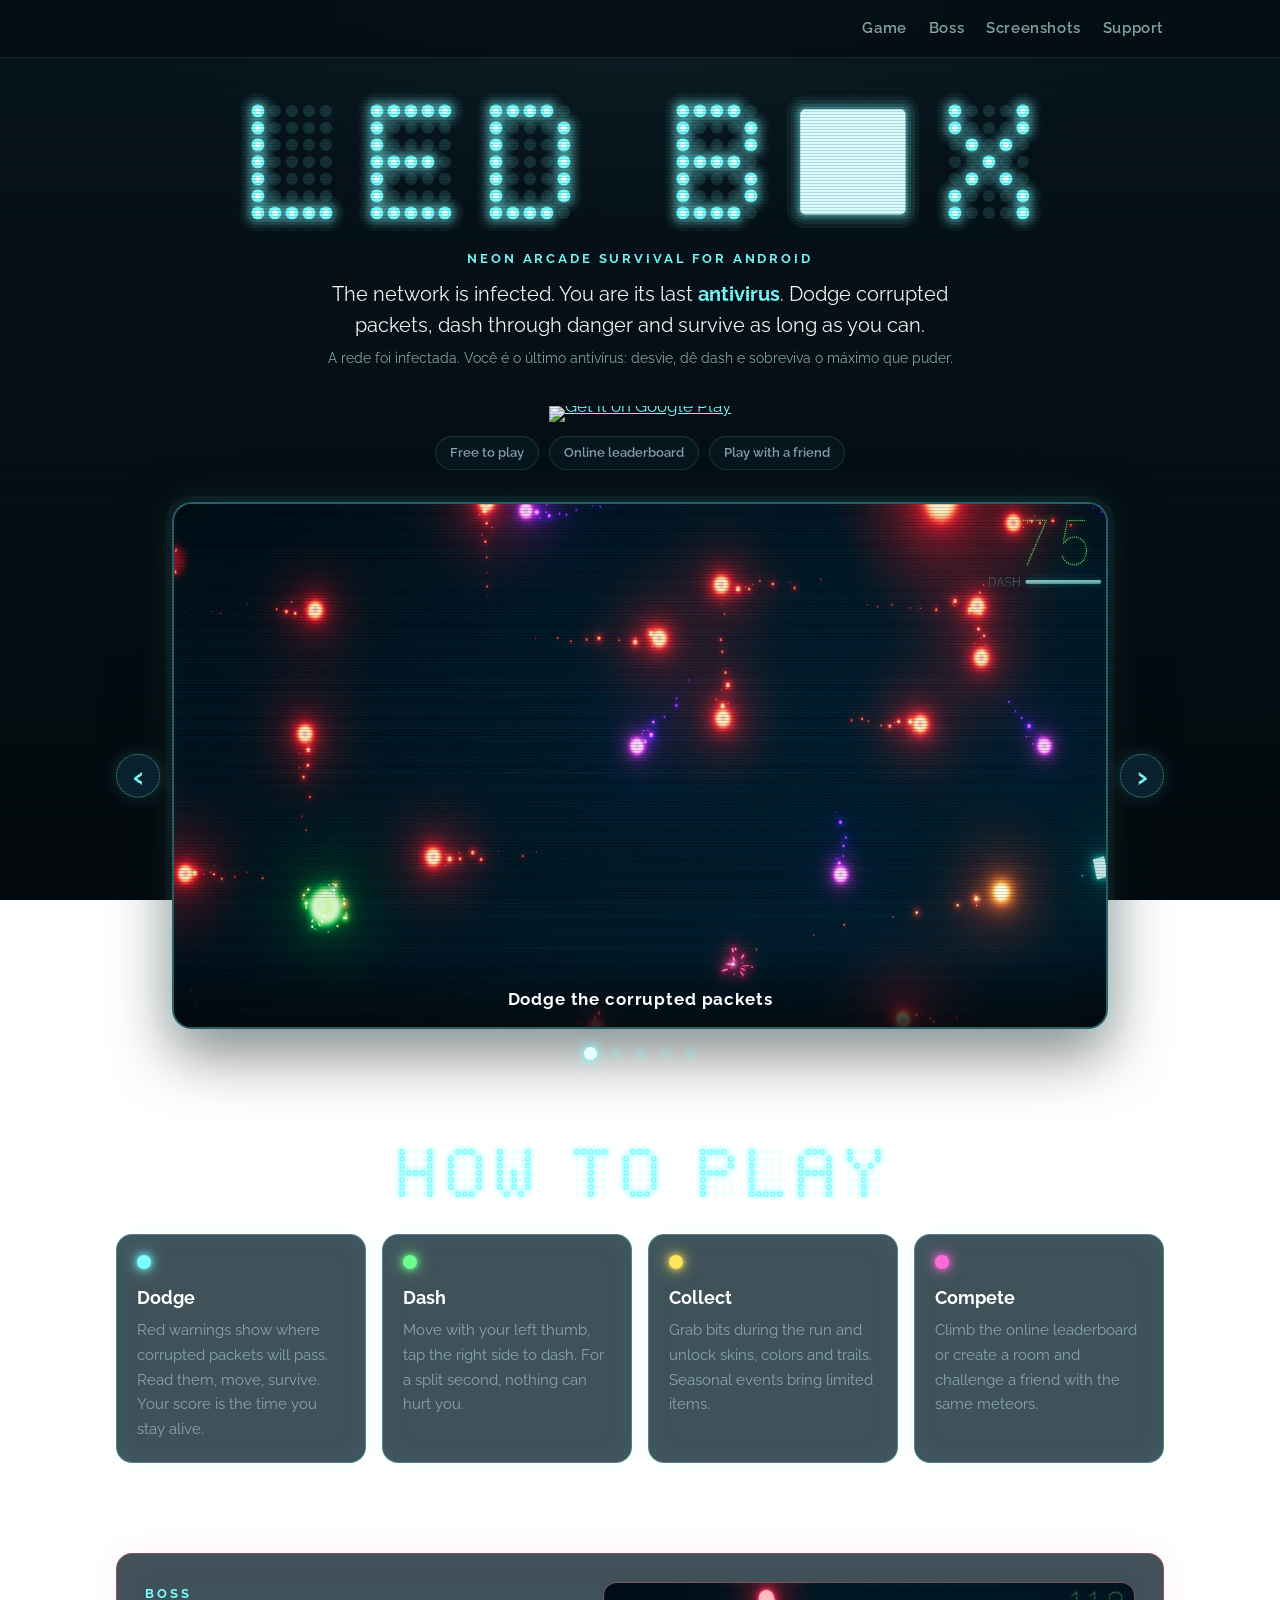
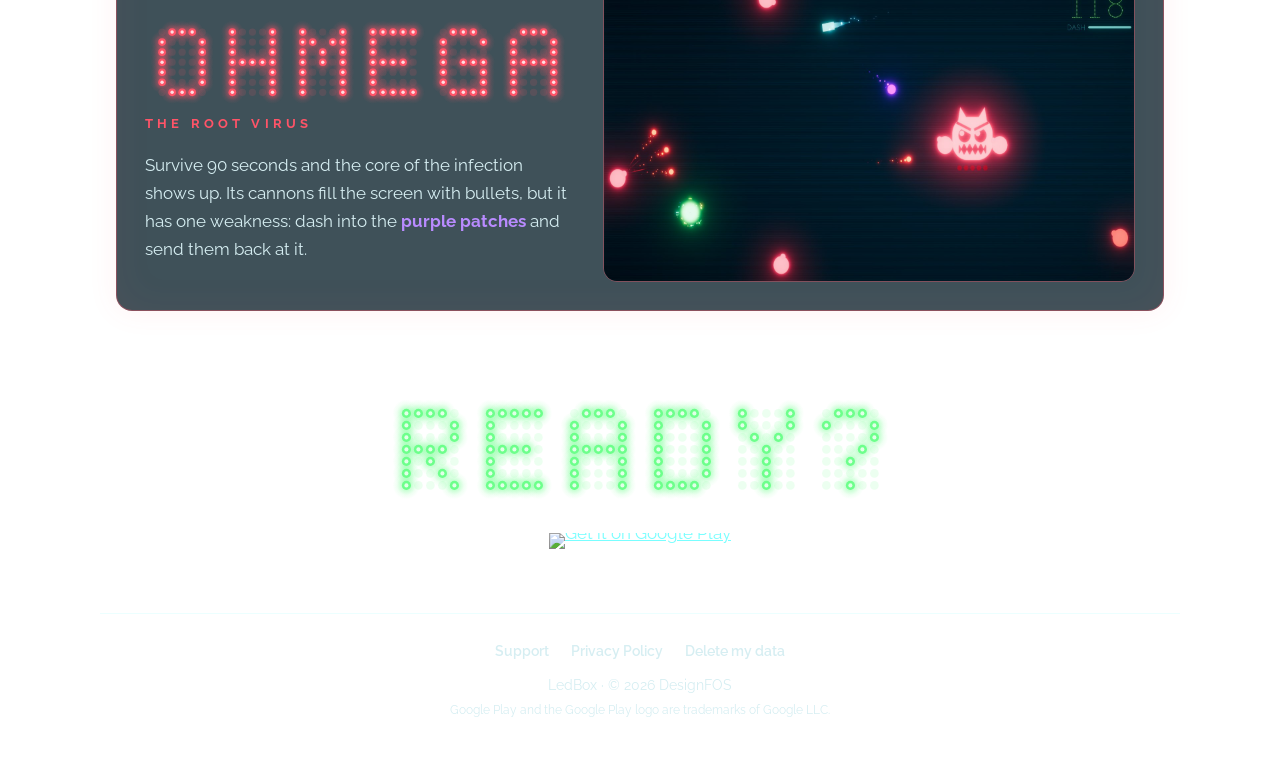
==== commit 18517f01: "Titulos LED: troca filtro de desfoque por halo em gradiente (corrige Brave)" ====
--- a/index.html
+++ b/index.html
@@ -15,7 +15,7 @@
   <link rel="preconnect" href="https://fonts.googleapis.com">
   <link rel="preconnect" href="https://fonts.gstatic.com" crossorigin>
   <link href="https://fonts.googleapis.com/css2?family=Raleway:wght@400;600;700&family=Raleway+Dots&display=swap" rel="stylesheet">
-  <link rel="stylesheet" href="style.css?v=3">
+  <link rel="stylesheet" href="style.css?v=5">
 </head>
 <body class="landing">
   <div class="scanlines" aria-hidden="true"></div>
@@ -33,7 +33,7 @@
     <!-- Abertura: o título do Menu do jogo (LED BOX com a caixa no O), frase e o selo do Google Play -->
     <section class="hero wrap wide">
       <h1 class="visually-hidden">LedBox</h1>
-      <canvas class="led-sign title" data-text="LED BOX" data-box="O" data-color="#79feff" data-dot="17"></canvas>
+      <div class="led-sign title" data-text="LED BOX" data-box="O" data-color="#79feff" data-dot="17"></div>
       <p class="eyebrow">Neon arcade survival for Android</p>
       <p class="lead">The network is infected. You are its last <b class="c-cyan">antivirus</b>.
         Dodge corrupted packets, dash through danger and survive as long as you can.</p>
@@ -67,7 +67,7 @@
 
     <!-- O que é o jogo -->
     <section id="game" class="wrap wide">
-      <div class="heading"><canvas class="led-sign" data-text="HOW TO PLAY" data-color="#79feff" data-dot="7"></canvas></div>
+      <div class="heading"><div class="led-sign" data-text="HOW TO PLAY" data-color="#79feff" data-dot="7"></div></div>
       <div class="features">
         <article class="panel feature">
           <span class="dot c-cyan"></span>
@@ -97,7 +97,7 @@
       <div class="panel boss">
         <div class="boss-text">
           <p class="eyebrow c-red">Boss</p>
-          <canvas class="led-sign" data-text="OHMEGA" data-color="#ff5468" data-dot="11"></canvas>
+          <div class="led-sign" data-text="OHMEGA" data-color="#ff5468" data-dot="11"></div>
           <p class="boss-sub">The root virus</p>
           <p>Survive 90 seconds and the core of the infection shows up. Its cannons fill the screen with bullets, but it has
             one weakness: dash into the <b class="c-purple">purple patches</b> and send them back at it.</p>
@@ -108,7 +108,7 @@
 
     <!-- Chamada final -->
     <section class="cta wrap wide">
-      <div class="heading"><canvas class="led-sign" data-text="READY?" data-color="#6dff8b" data-dot="12"></canvas></div>
+      <div class="heading"><div class="led-sign" data-text="READY?" data-color="#6dff8b" data-dot="12"></div></div>
       <a class="play-badge" href="https://play.google.com/store/apps/details?id=com.DesignFOS.LedBox">
         <img src="https://play.google.com/intl/en_us/badges/static/images/badges/en_badge_web_generic.png"
              alt="Get it on Google Play" width="646" height="250" loading="lazy">
@@ -126,7 +126,7 @@
     <p class="legal">Google Play and the Google Play logo are trademarks of Google LLC.</p>
   </footer>
 
-  <script src="led.js?v=3"></script>
+  <script src="led.js?v=5"></script>
   <script src="carousel.js?v=3"></script>
 </body>
 </html>
--- a/style.css
+++ b/style.css
@@ -135,7 +135,14 @@
 .topbar nav a { color: var(--muted); text-decoration: none; letter-spacing: .04em; }
 .topbar nav a:hover { color: var(--cyan); }
 
-canvas.led-sign { display: block; margin: 0 auto; }
+.led-sign svg { display: block; width: 100%; height: auto; margin: 0 auto; overflow: visible; }
+.led-sign .off circle { fill: var(--led); opacity: .13; }
+.led-sign .px { opacity: 0; transition: opacity .35s ease; }
+.led-sign.lit .px { opacity: 1; }
+.led-sign .glow { fill: var(--led); }
+.led-sign .core { fill: #fff; opacity: .8; }
+.led-sign .boxfill { fill: #d8ffff; }
+.led-sign .boxglow { fill: none; stroke: var(--led); stroke-linejoin: round; }
 .heading { margin: 0 0 28px; }
 
 .hero { text-align: center; padding-top: 24px; padding-bottom: 24px; }
@@ -202,7 +209,7 @@
 .boss-text { text-align: left; min-width: 0; }
 .boss > * { min-width: 0; }
 html, body { overflow-x: clip; }
-.boss-text canvas.led-sign { margin: 0; }
+.boss-text .led-sign svg { margin: 0; }
 .boss-sub { margin: 4px 0 14px; letter-spacing: .32em; text-transform: uppercase; color: var(--red); font-size: 13px; font-weight: 700; }
 .boss .shot { border-radius: 14px; overflow: hidden; border: 1.5px solid rgba(255, 84, 104, .35); }
 .boss .shot img { display: block; width: 100%; height: auto; }
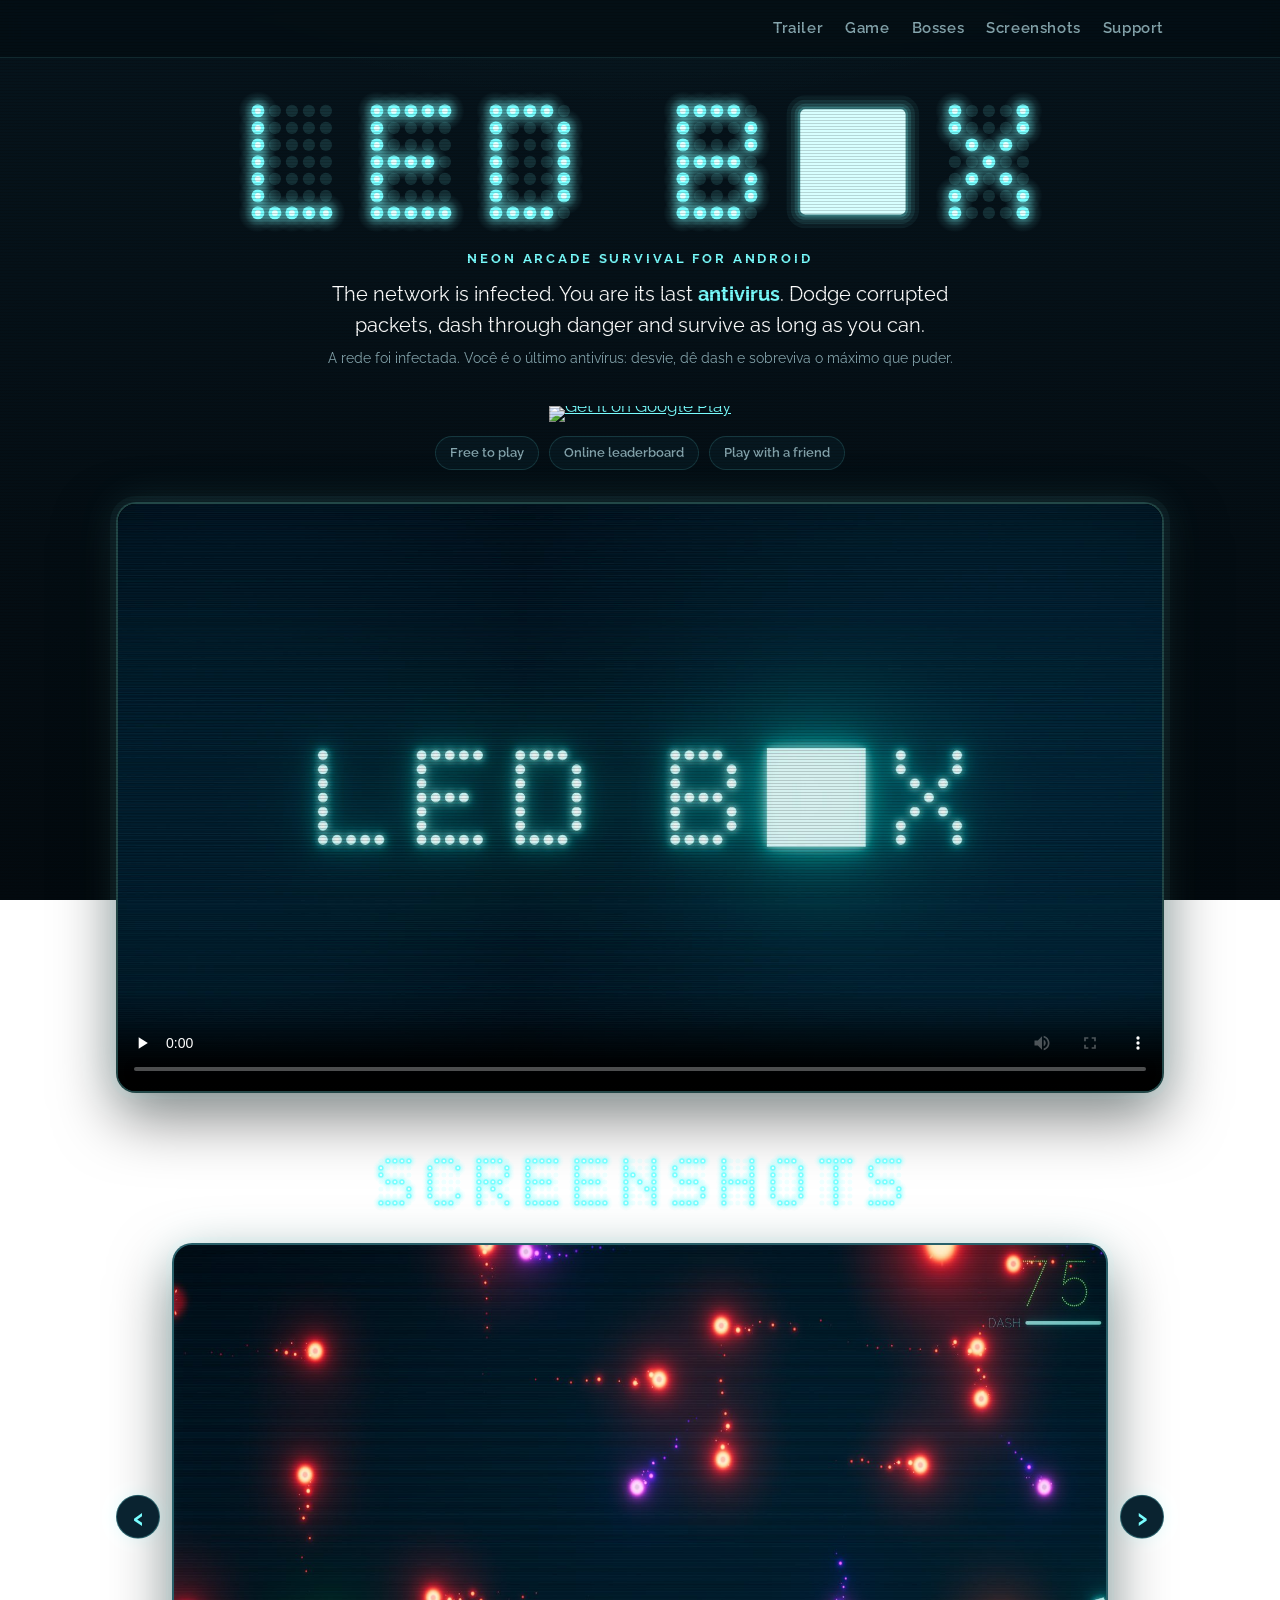
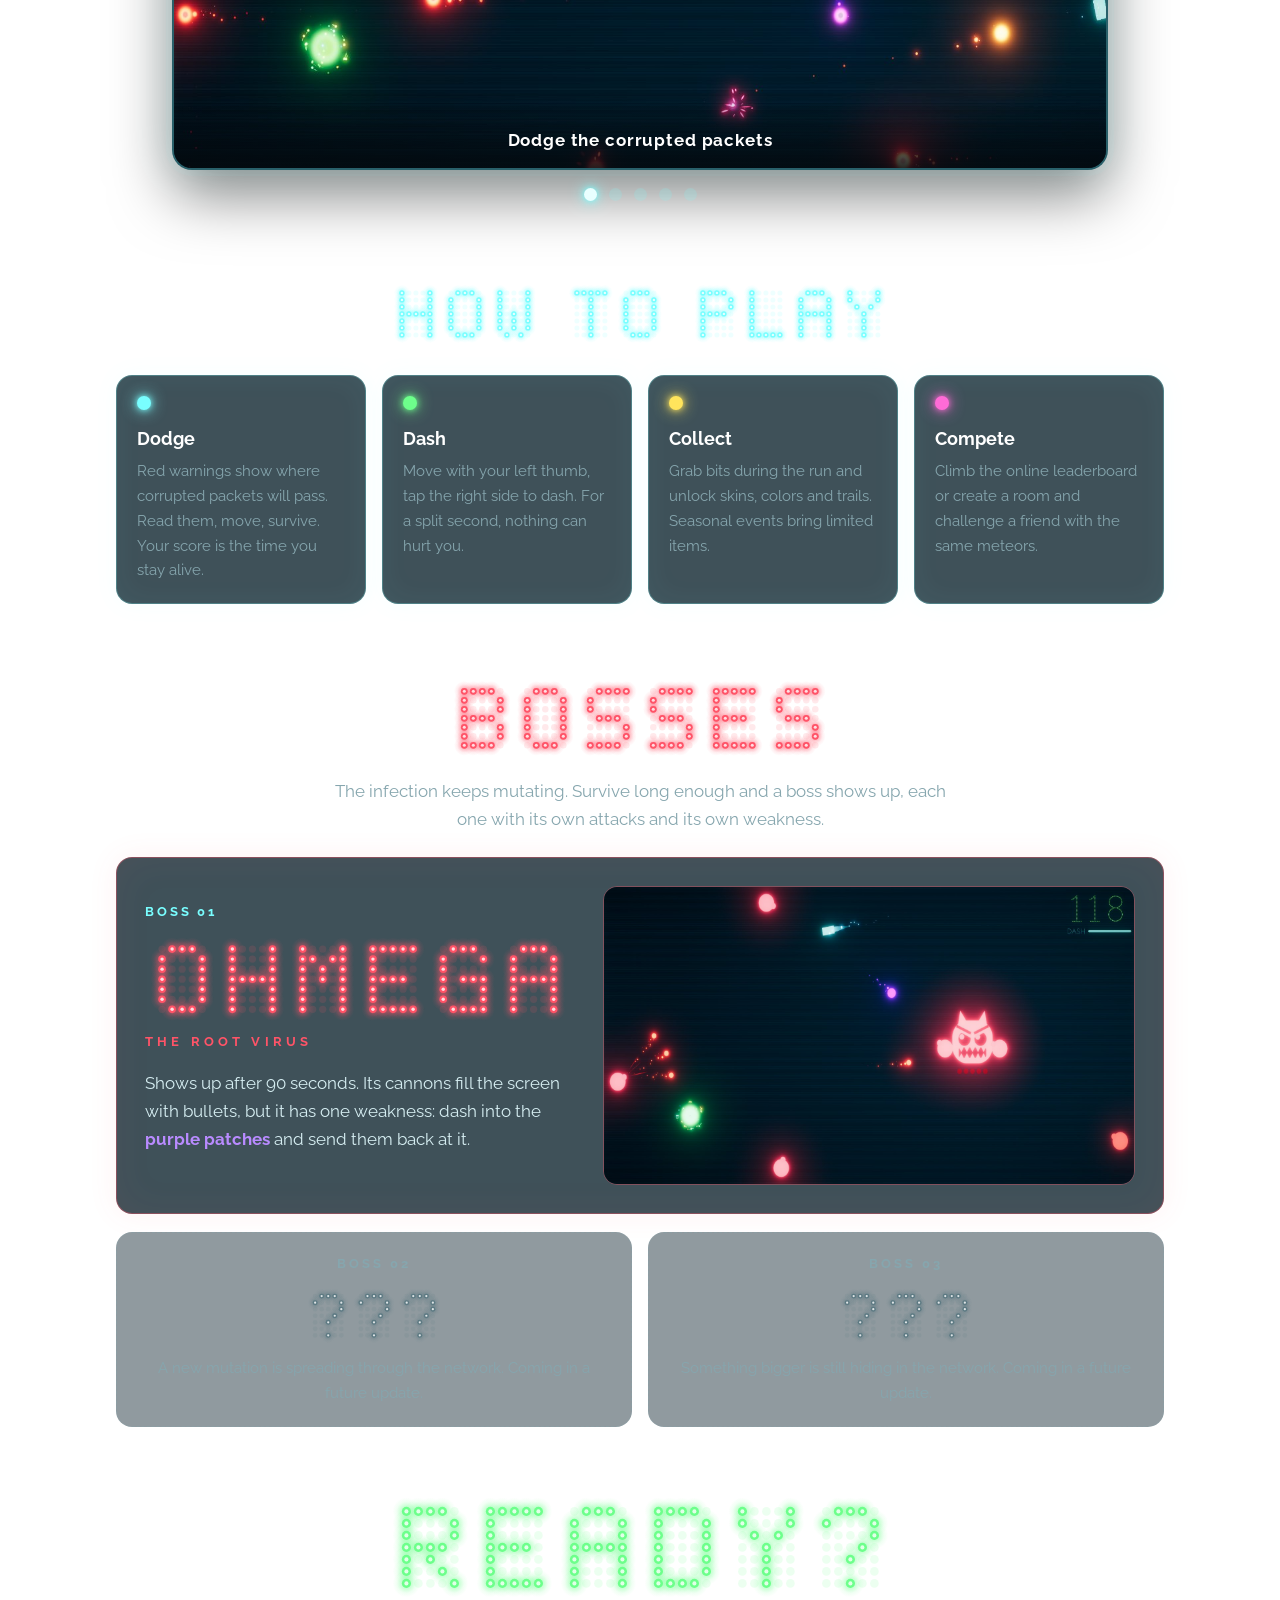
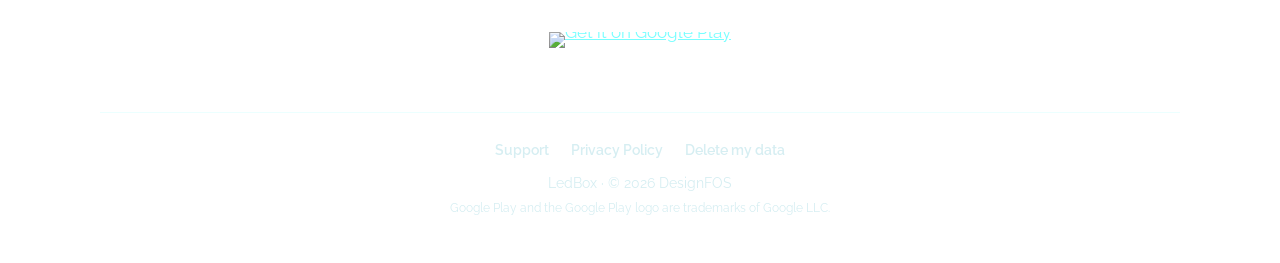
==== commit e55d1a99: "Site: trailer na página inicial, capturas abrem num popup com setas e bolinhas de LED, seção Bosses " ====
--- a/index.html
+++ b/index.html
@@ -4,7 +4,7 @@
   <meta charset="utf-8">
   <meta name="viewport" content="width=device-width, initial-scale=1">
   <title>LedBox — Neon arcade survival for Android</title>
-  <meta name="description" content="You are the last antivirus of an infected network. Dodge corrupted packets, dash through danger and defeat OHMEGA, the root virus. Free on Google Play.">
+  <meta name="description" content="You are the last antivirus of an infected network. Dodge corrupted packets, dash through danger and take down giant viruses like OHMEGA, the root virus. Free on Google Play.">
   <meta name="theme-color" content="#06141c">
   <meta property="og:type" content="website">
   <meta property="og:title" content="LedBox — Neon arcade survival">
@@ -15,15 +15,16 @@
   <link rel="preconnect" href="https://fonts.googleapis.com">
   <link rel="preconnect" href="https://fonts.gstatic.com" crossorigin>
   <link href="https://fonts.googleapis.com/css2?family=Raleway:wght@400;600;700&family=Raleway+Dots&display=swap" rel="stylesheet">
-  <link rel="stylesheet" href="style.css?v=5">
+  <link rel="stylesheet" href="style.css?v=6">
 </head>
 <body class="landing">
   <div class="scanlines" aria-hidden="true"></div>
 
   <header class="topbar">
     <nav class="wrap wide">
+      <a href="#trailer">Trailer</a>
       <a href="#game">Game</a>
-      <a href="#boss">Boss</a>
+      <a href="#bosses">Bosses</a>
       <a href="#screens">Screenshots</a>
       <a href="support.html">Support</a>
     </nav>
@@ -47,8 +48,19 @@
       </ul>
     </section>
 
-    <!-- Carrossel: moldura da loja, setas nas laterais e bolinhas de LED (só a atual acesa) -->
+    <!-- Trailer: gravado no próprio jogo (LedBox > Trailer > Gravar trailer); só baixa quando der play -->
+    <section id="trailer" class="wrap wide">
+      <div class="video-frame">
+        <video controls playsinline preload="none" poster="img/trailer-poster.jpg" width="1920" height="1080">
+          <source src="video/ledbox-trailer.mp4" type="video/mp4">
+          Your browser can't play this video. <a href="video/ledbox-trailer.mp4">Download the trailer</a>.
+        </video>
+      </div>
+    </section>
+
+    <!-- Carrossel: moldura da loja, setas nas laterais e bolinhas de LED (só a atual acesa); clicar abre em tela cheia -->
     <section id="screens" class="wrap wide">
+      <div class="heading"><div class="led-sign" data-text="SCREENSHOTS" data-color="#79feff" data-dot="7"></div></div>
       <div class="carousel" aria-roledescription="carousel" aria-label="Screenshots">
         <button class="arrow prev" type="button" aria-label="Previous screenshot">&#8249;</button>
         <div class="frame">
@@ -92,17 +104,32 @@
       </div>
     </section>
 
-    <!-- O chefe -->
-    <section id="boss" class="wrap wide">
+    <!-- Chefes: o OHMEGA é o primeiro; os próximos aparecem trancados ("coming soon") -->
+    <section id="bosses" class="wrap wide">
+      <div class="heading"><div class="led-sign" data-text="BOSSES" data-color="#ff5468" data-dot="9"></div></div>
+      <p class="section-lead">The infection keeps mutating. Survive long enough and a boss shows up, each one with its own
+        attacks and its own weakness.</p>
       <div class="panel boss">
         <div class="boss-text">
-          <p class="eyebrow c-red">Boss</p>
+          <p class="eyebrow c-red">Boss 01</p>
           <div class="led-sign" data-text="OHMEGA" data-color="#ff5468" data-dot="11"></div>
           <p class="boss-sub">The root virus</p>
-          <p>Survive 90 seconds and the core of the infection shows up. Its cannons fill the screen with bullets, but it has
-            one weakness: dash into the <b class="c-purple">purple patches</b> and send them back at it.</p>
+          <p>Shows up after 90 seconds. Its cannons fill the screen with bullets, but it has one weakness: dash into the
+            <b class="c-purple">purple patches</b> and send them back at it.</p>
         </div>
         <div class="shot"><img src="img/boss-fight.jpg" alt="Fighting OHMEGA, the root virus" width="1596" height="896" loading="lazy"></div>
+      </div>
+      <div class="locked-bosses">
+        <article class="panel locked">
+          <p class="eyebrow">Boss 02</p>
+          <div class="led-sign" data-text="???" data-color="#5d7a83" data-dot="8"></div>
+          <p>A new mutation is spreading through the network. Coming in a future update.</p>
+        </article>
+        <article class="panel locked">
+          <p class="eyebrow">Boss 03</p>
+          <div class="led-sign" data-text="???" data-color="#5d7a83" data-dot="8"></div>
+          <p>Something bigger is still hiding in the network. Coming in a future update.</p>
+        </article>
       </div>
     </section>
 
@@ -127,6 +154,6 @@
   </footer>
 
   <script src="led.js?v=5"></script>
-  <script src="carousel.js?v=3"></script>
+  <script src="carousel.js?v=5"></script>
 </body>
 </html>
--- a/style.css
+++ b/style.css
@@ -248,3 +248,62 @@
   .track { transition: none; }
   html { scroll-behavior: auto; }
 }
+
+/* ---------- Trailer ---------- */
+#trailer { padding-top: 8px; padding-bottom: 48px; }
+.video-frame {
+  border-radius: 20px; overflow: hidden; border: 2px solid var(--line); background: #000;
+  box-shadow: 0 0 0 6px rgba(121, 254, 255, .04), 0 0 40px rgba(121, 254, 255, .12), 0 24px 60px rgba(0, 0, 0, .5);
+}
+.video-frame video { display: block; width: 100%; height: auto; aspect-ratio: 16 / 9; background: #000; }
+
+/* ---------- Chefes ---------- */
+#bosses { padding-top: 24px; padding-bottom: 48px; }
+.section-lead { max-width: 640px; margin: -12px auto 24px; text-align: center; color: var(--muted); }
+.locked-bosses { display: grid; gap: 16px; grid-template-columns: repeat(2, minmax(0, 1fr)); margin-top: 16px; }
+.panel.locked { margin: 0; text-align: center; border-style: dashed; border-color: rgba(134, 166, 174, .35); box-shadow: none; background: rgba(9, 32, 43, .45); }
+.panel.locked .eyebrow { color: var(--muted); }
+.panel.locked .led-sign { max-width: 140px; margin: 6px auto 10px; }
+.panel.locked p:last-child { margin: 0; color: var(--muted); font-size: 15px; }
+
+/* ---------- Capturas: clicar abre grande ---------- */
+.slide img { cursor: zoom-in; }
+body.no-scroll { overflow: hidden; }
+.lightbox {
+  position: fixed; inset: 0; z-index: 100;
+  display: flex; flex-direction: column; align-items: center; justify-content: center; gap: 16px;
+  padding: 56px 72px 24px;
+  background: rgba(2, 8, 12, .94);
+  backdrop-filter: blur(6px); -webkit-backdrop-filter: blur(6px);
+}
+.lightbox[hidden] { display: none; }
+.lb-frame {
+  position: relative; margin: 0; max-width: min(1500px, 100%);
+  border-radius: 18px; overflow: hidden; border: 2px solid var(--line);
+  box-shadow: 0 0 50px rgba(121, 254, 255, .18);
+}
+.lb-frame img { display: block; max-width: 100%; max-height: calc(100vh - 160px); width: auto; height: auto; margin: 0 auto; user-select: none; -webkit-user-drag: none; }
+.lb-frame figcaption {
+  position: absolute; left: 0; right: 0; bottom: 0; padding: 28px 20px 14px; text-align: center;
+  font-weight: 700; letter-spacing: .05em; color: #fff; background: linear-gradient(0deg, rgba(3, 10, 15, .85), transparent);
+}
+.lightbox .arrow { position: absolute; top: 50%; transform: translateY(-50%); }
+.lightbox .arrow.prev { left: 16px; }
+.lightbox .arrow.next { right: 16px; }
+.lightbox .leds { margin-top: 0; }
+.lb-close {
+  position: absolute; top: 12px; right: 16px; width: 44px; height: 44px; padding: 0; border-radius: 50%;
+  font: 700 28px/40px "Raleway", sans-serif; color: var(--cyan); background: var(--panel-solid);
+  border: 1.5px solid var(--line); box-shadow: 0 0 16px rgba(121, 254, 255, .18);
+}
+.lb-close:hover { background: #0e3142; color: #fff; }
+
+@media (max-width: 600px) {
+  .locked-bosses { grid-template-columns: 1fr; }
+  .lightbox { padding: 64px 8px 24px; }
+  .lightbox .arrow { top: auto; bottom: 18px; transform: none; }
+  .lightbox .arrow.prev { left: 12px; }
+  .lightbox .arrow.next { right: 12px; }
+  .lb-frame img { max-height: calc(100vh - 200px); }
+  .lb-frame figcaption { font-size: 13px; padding: 18px 10px 8px; }
+}
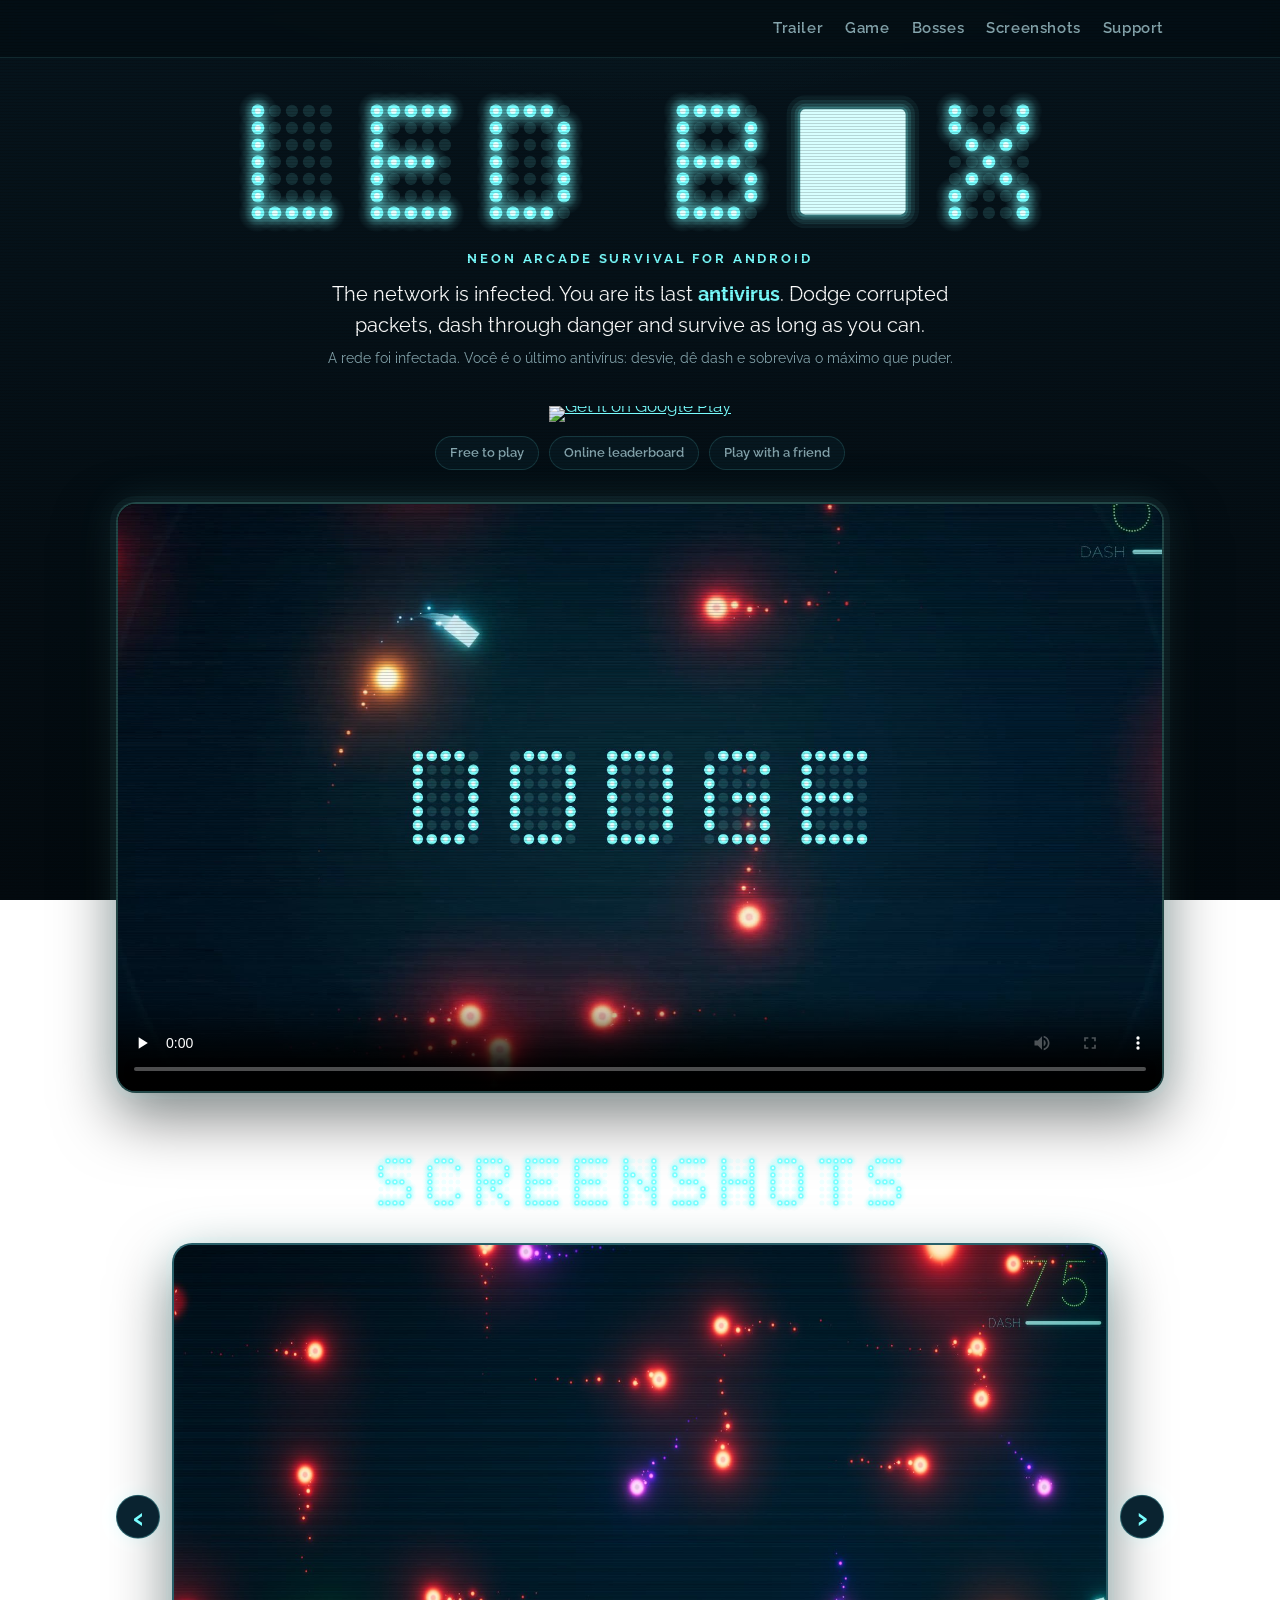
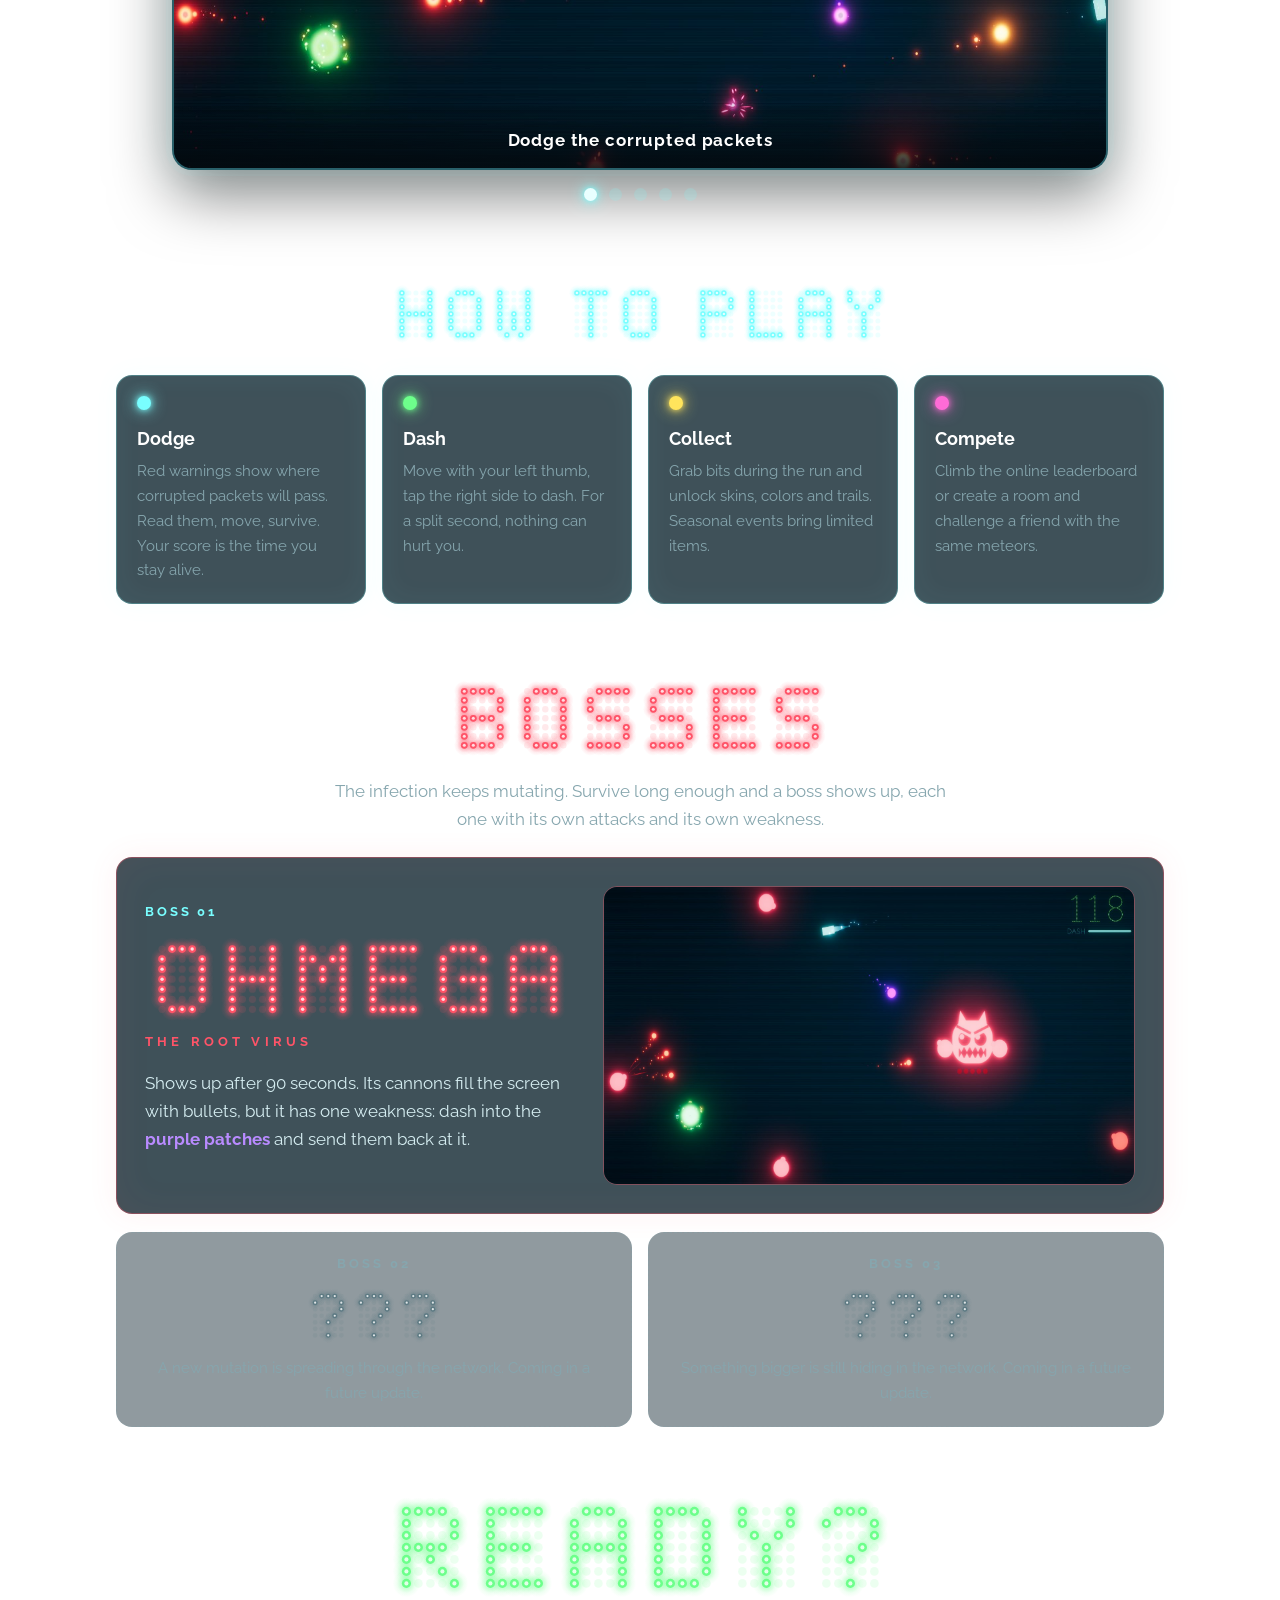
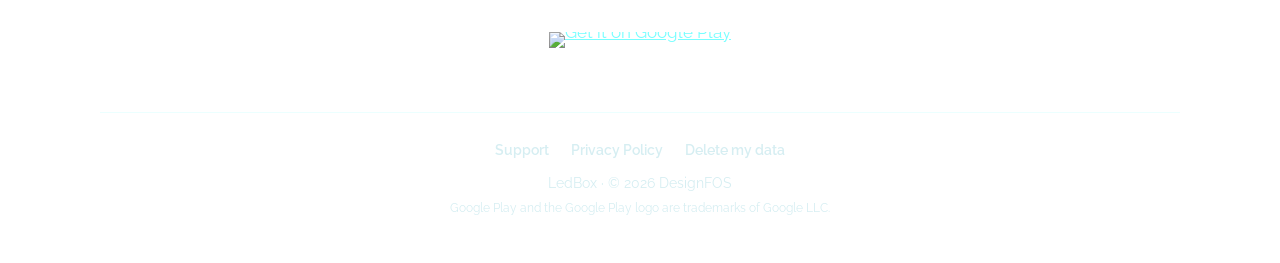
==== commit 864792ef: "Trailer novo (v3, editado no Remotion): abertura subindo do preto, cortes na batida da MainMusic, tr" ====
--- a/index.html
+++ b/index.html
@@ -51,9 +51,9 @@
     <!-- Trailer: gravado no próprio jogo (LedBox > Trailer > Gravar trailer); só baixa quando der play -->
     <section id="trailer" class="wrap wide">
       <div class="video-frame">
-        <video controls playsinline preload="none" poster="img/trailer-poster.jpg" width="1920" height="1080">
-          <source src="video/ledbox-trailer.mp4" type="video/mp4">
-          Your browser can't play this video. <a href="video/ledbox-trailer.mp4">Download the trailer</a>.
+        <video controls playsinline preload="none" poster="img/trailer-poster.jpg?v=2" width="1920" height="1080">
+          <source src="video/ledbox-trailer.mp4?v=2" type="video/mp4">
+          Your browser can't play this video. <a href="video/ledbox-trailer.mp4?v=2">Download the trailer</a>.
         </video>
       </div>
     </section>
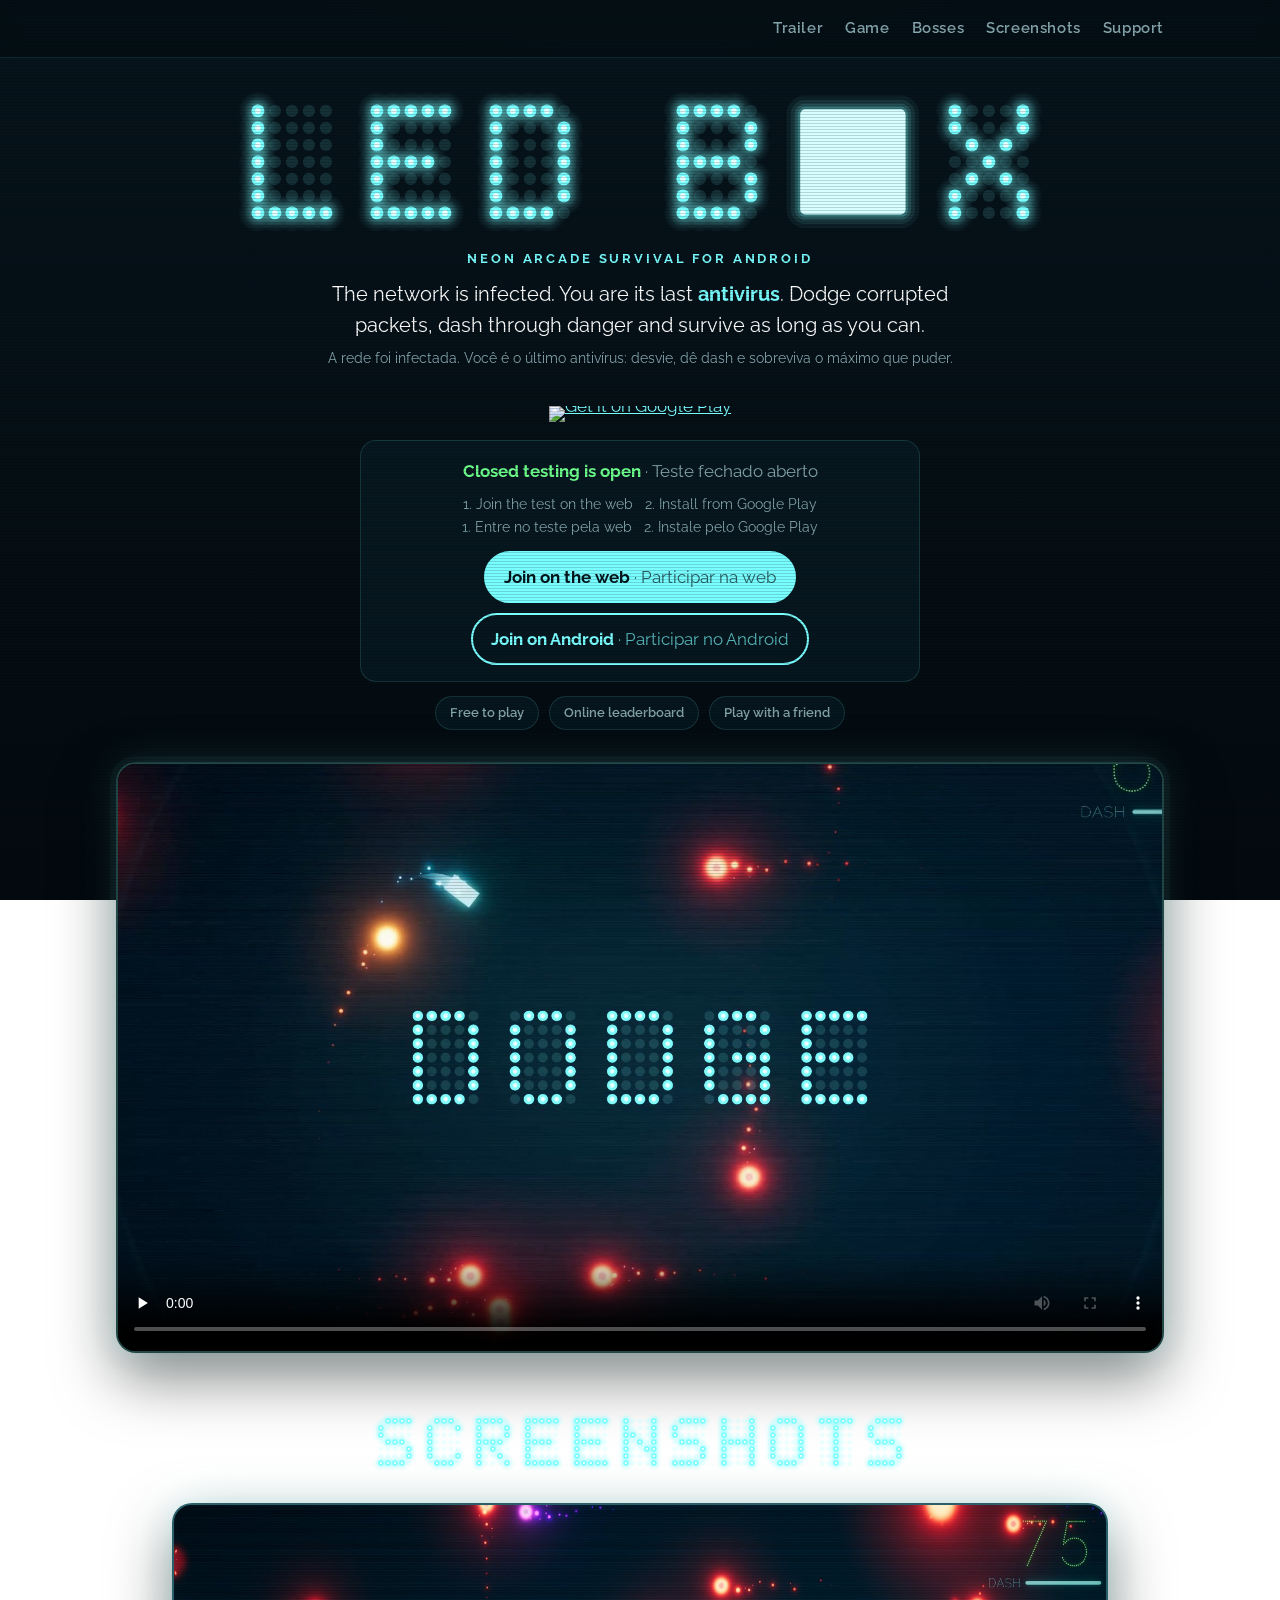
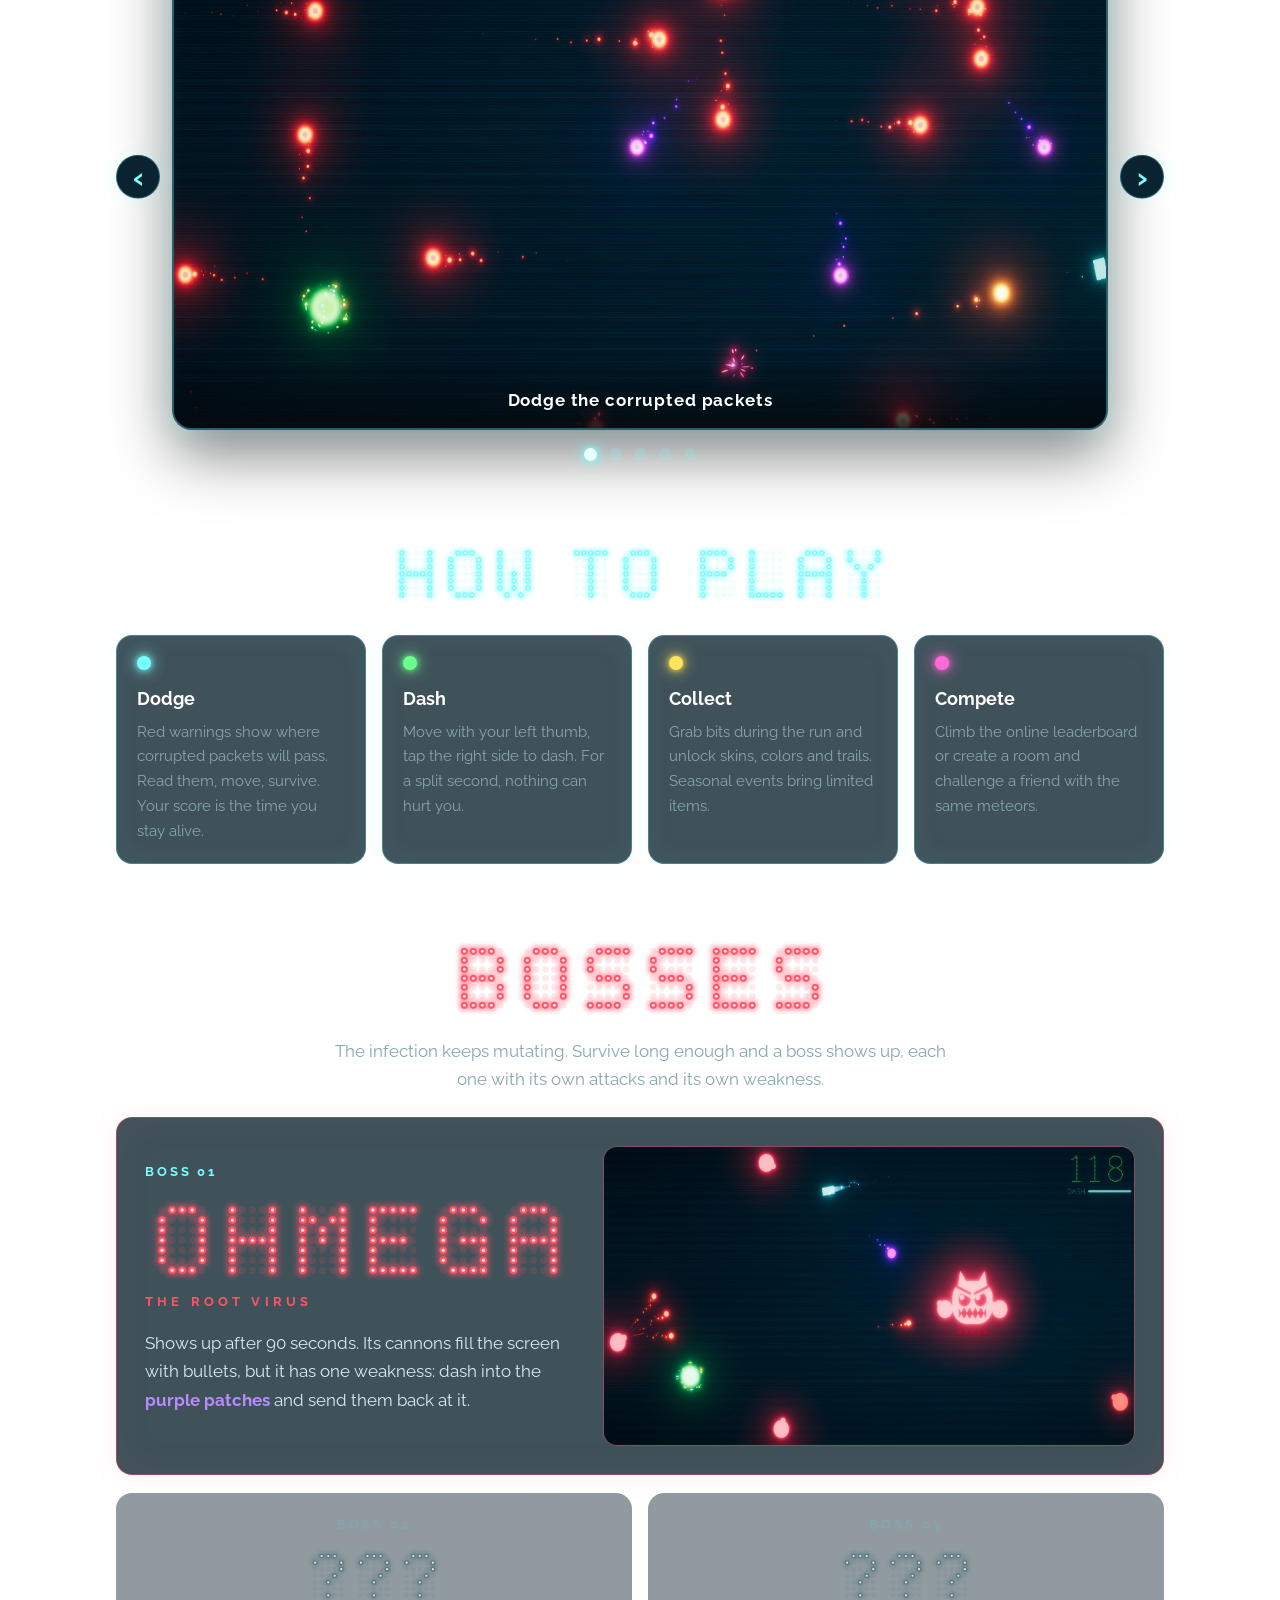
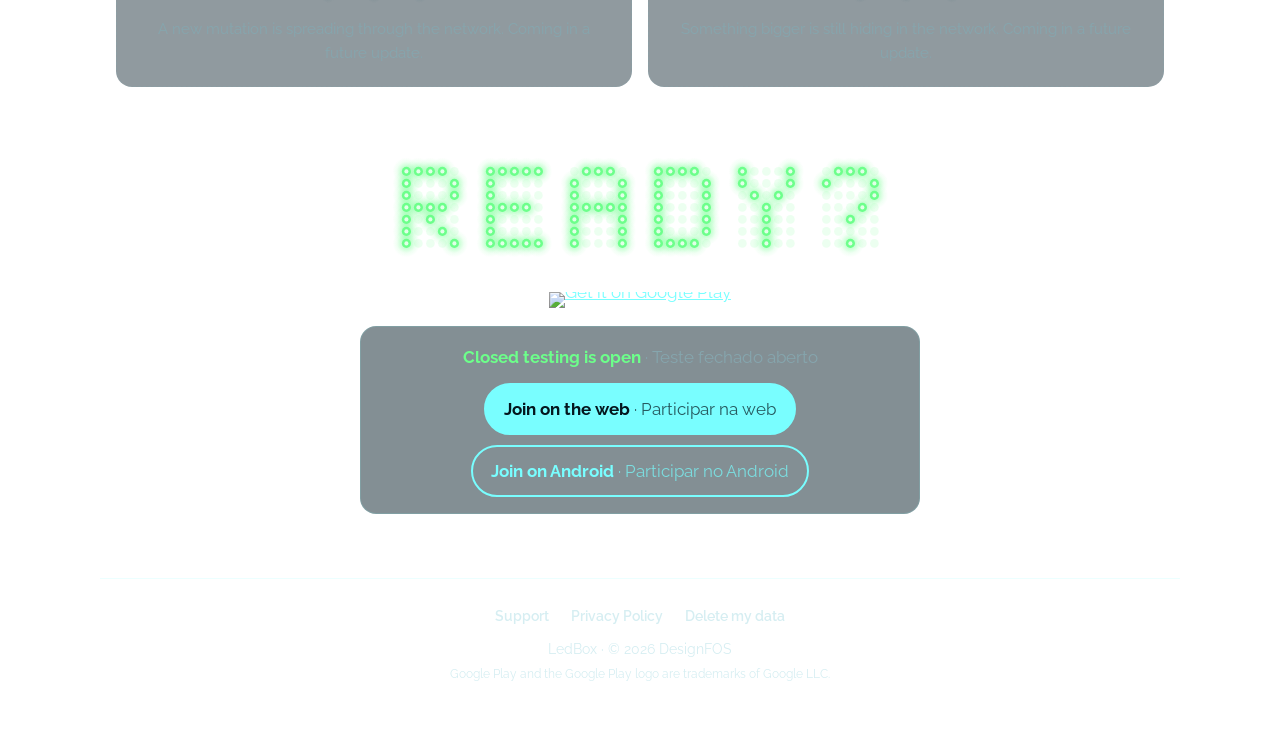
==== commit a89bd982: "Teste fechado: links para entrar pela web e pelo Android (EN + PT) Co-Authored-By: Claude Opus 5.5 <" ====
--- a/index.html
+++ b/index.html
@@ -15,7 +15,7 @@
   <link rel="preconnect" href="https://fonts.googleapis.com">
   <link rel="preconnect" href="https://fonts.gstatic.com" crossorigin>
   <link href="https://fonts.googleapis.com/css2?family=Raleway:wght@400;600;700&family=Raleway+Dots&display=swap" rel="stylesheet">
-  <link rel="stylesheet" href="style.css?v=6">
+  <link rel="stylesheet" href="style.css?v=7">
 </head>
 <body class="landing">
   <div class="scanlines" aria-hidden="true"></div>
@@ -43,6 +43,16 @@
         <img src="https://play.google.com/intl/en_us/badges/static/images/badges/en_badge_web_generic.png"
              alt="Get it on Google Play" width="646" height="250">
       </a>
+      <!-- Teste fechado: entrar pela web (vira testador) e depois instalar pelo Play -->
+      <div class="join-test">
+        <p class="join-title">Closed testing is open <span class="pt">· Teste fechado aberto</span></p>
+        <p class="join-steps">1. Join the test on the web &nbsp; 2. Install from Google Play<br>
+          <span class="pt">1. Entre no teste pela web &nbsp; 2. Instale pelo Google Play</span></p>
+        <div class="join-links">
+          <a class="btn" href="https://play.google.com/apps/testing/com.DesignFOS.LedBox">Join on the web <span class="pt">· Participar na web</span></a>
+          <a class="btn ghost" href="https://play.google.com/store/apps/details?id=com.DesignFOS.LedBox">Join on Android <span class="pt">· Participar no Android</span></a>
+        </div>
+      </div>
       <ul class="chips">
         <li>Free to play</li><li>Online leaderboard</li><li>Play with a friend</li>
       </ul>
@@ -140,6 +150,13 @@
         <img src="https://play.google.com/intl/en_us/badges/static/images/badges/en_badge_web_generic.png"
              alt="Get it on Google Play" width="646" height="250" loading="lazy">
       </a>
+      <div class="join-test">
+        <p class="join-title">Closed testing is open <span class="pt">· Teste fechado aberto</span></p>
+        <div class="join-links">
+          <a class="btn" href="https://play.google.com/apps/testing/com.DesignFOS.LedBox">Join on the web <span class="pt">· Participar na web</span></a>
+          <a class="btn ghost" href="https://play.google.com/store/apps/details?id=com.DesignFOS.LedBox">Join on Android <span class="pt">· Participar no Android</span></a>
+        </div>
+      </div>
     </section>
   </main>
 
--- a/style.css
+++ b/style.css
@@ -307,3 +307,22 @@
   .lb-frame img { max-height: calc(100vh - 200px); }
   .lb-frame figcaption { font-size: 13px; padding: 18px 10px 8px; }
 }
+
+/* ---------- Teste fechado: entrar pela web e instalar pelo Play ---------- */
+.join-test {
+  margin: 18px auto 0; max-width: 560px; padding: 16px 18px; border-radius: 16px;
+  border: 1px solid var(--line-soft); background: rgba(9, 32, 43, .5);
+}
+.join-test p { margin: 0 0 8px; }
+.join-title { font-weight: 700; color: #6dff8b; }
+.join-steps { font-size: 14px; color: var(--muted); }
+.join-test .pt { display: inline; margin: 0; font-size: inherit; font-weight: 400; color: var(--muted); }
+.join-links { display: flex; flex-wrap: wrap; justify-content: center; gap: 10px; margin-top: 12px; }
+.join-links .btn {
+  display: inline-block; padding: 10px 18px; border-radius: 999px; font-weight: 700; text-decoration: none;
+  background: #79feff; color: #04161d; border: 2px solid #79feff;
+}
+.join-links .btn .pt { color: #04161d; opacity: .7; }
+.join-links .btn.ghost { background: transparent; color: #79feff; }
+.join-links .btn.ghost .pt { color: #79feff; }
+.join-links .btn:hover { filter: drop-shadow(0 0 12px rgba(121, 254, 255, .45)); }
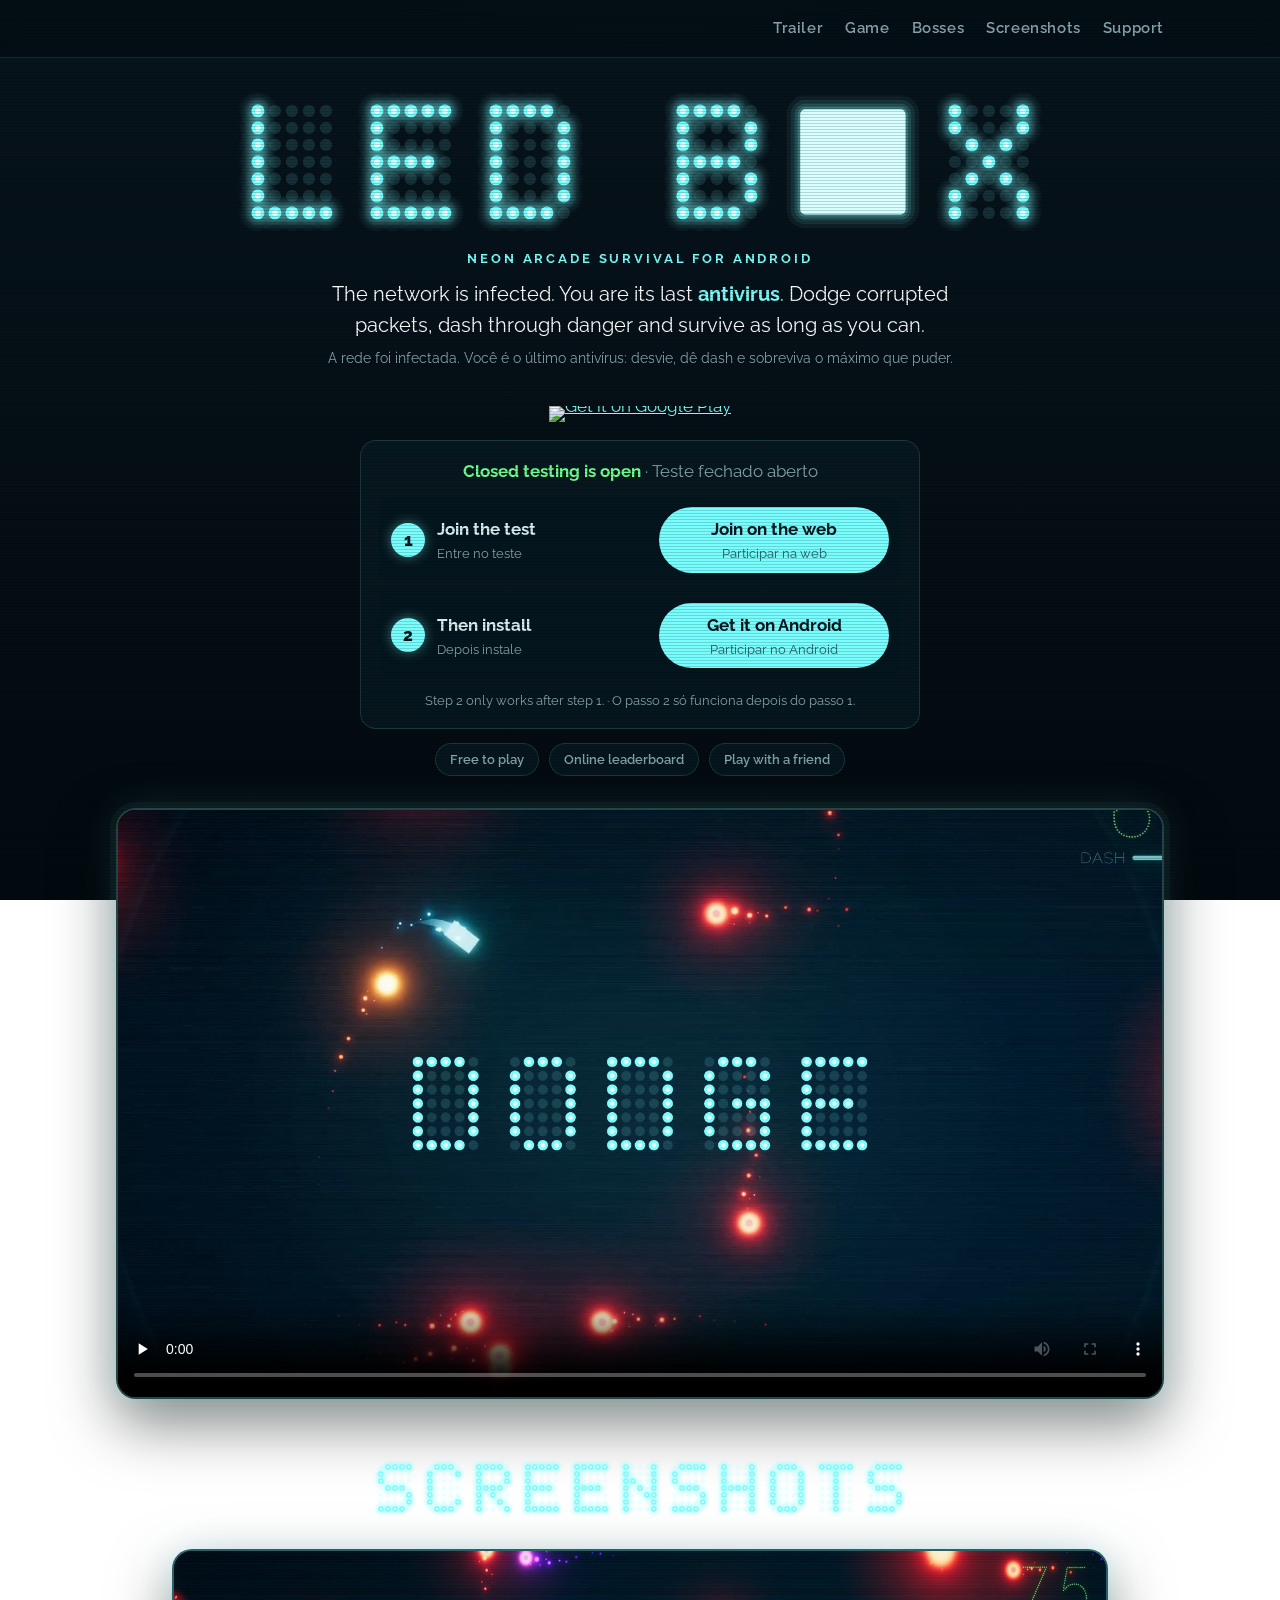
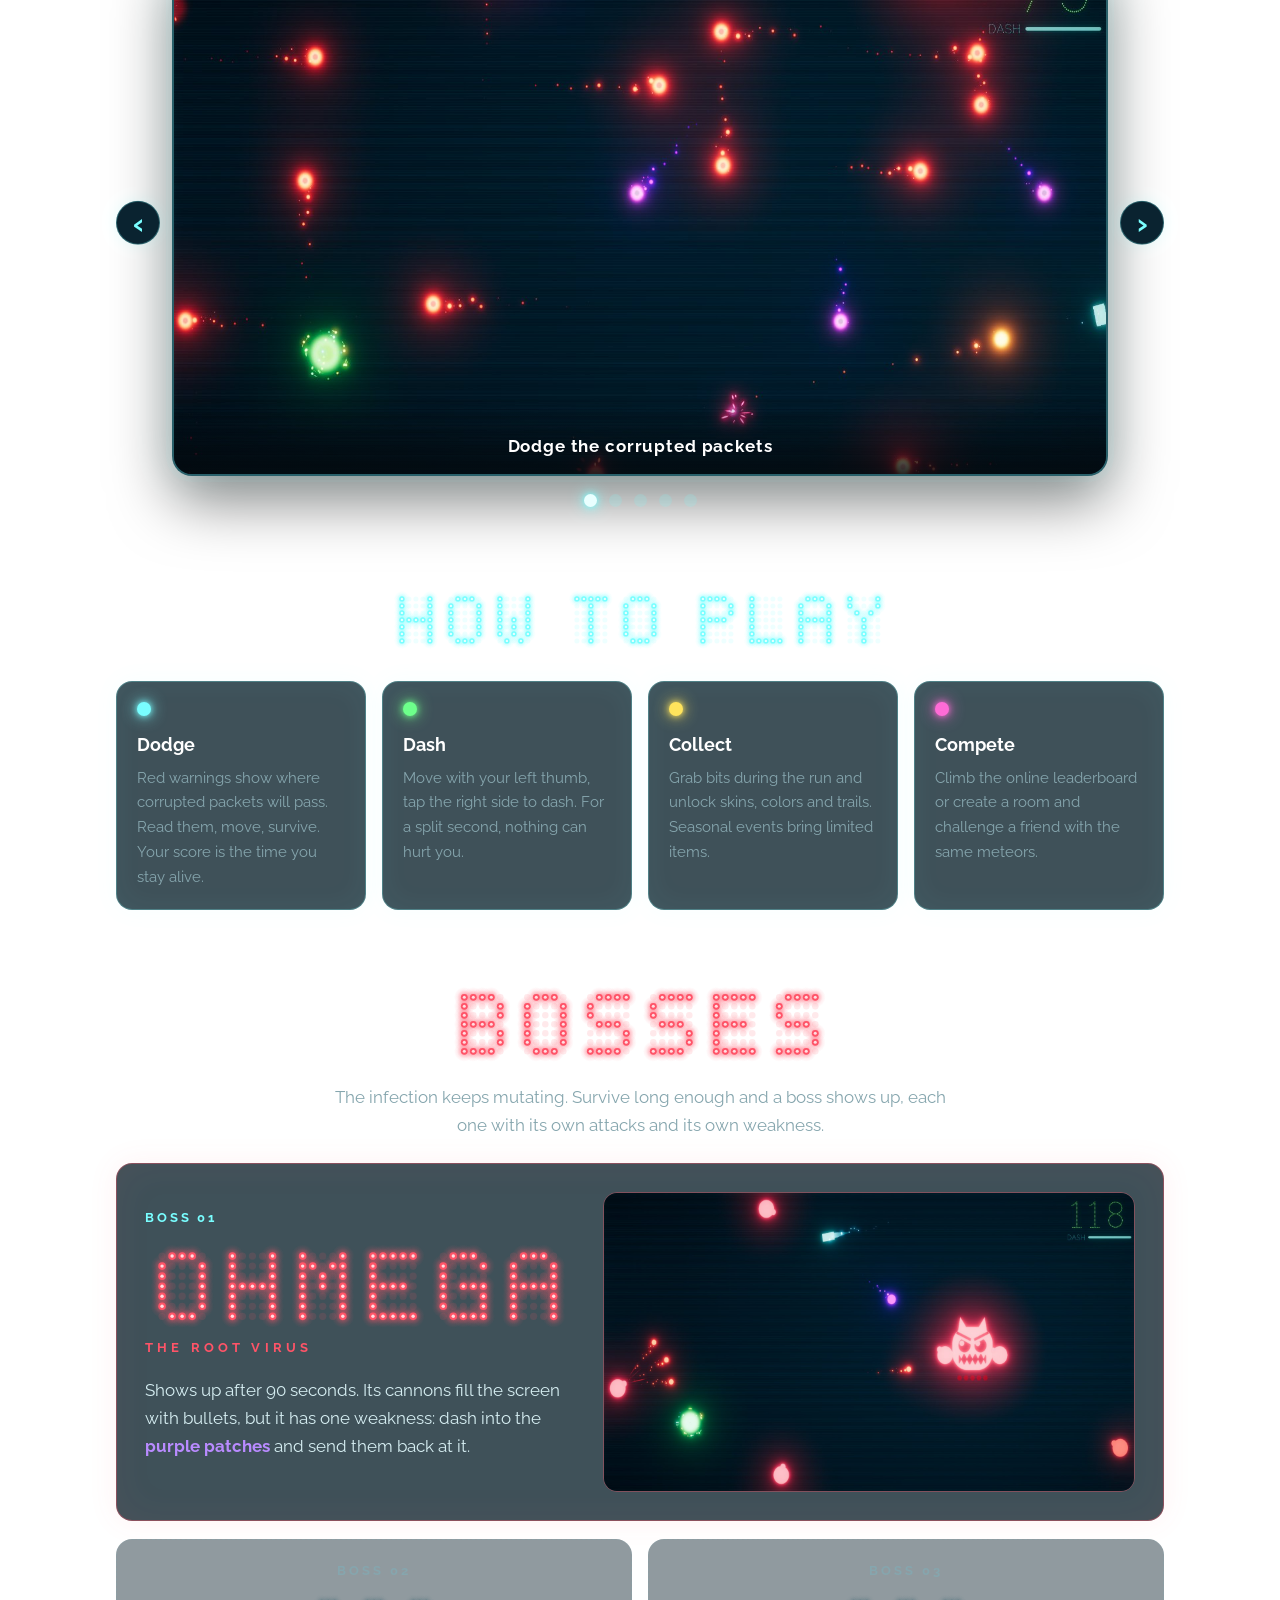
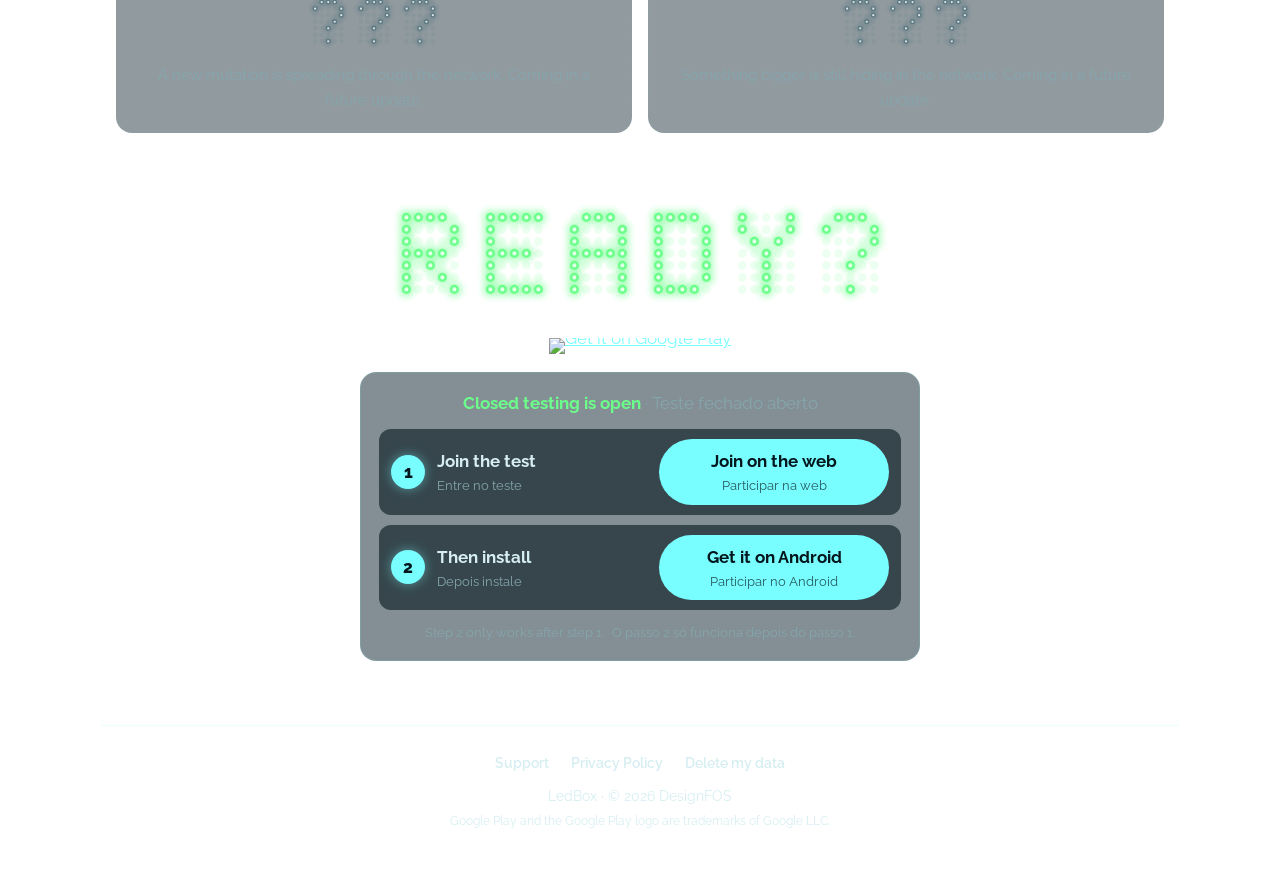
==== commit c05e069b: "Teste fechado: passos 1 e 2 numerados, botões do mesmo tamanho e aviso da ordem (EN + PT) Co-Authore" ====
--- a/index.html
+++ b/index.html
@@ -15,7 +15,7 @@
   <link rel="preconnect" href="https://fonts.googleapis.com">
   <link rel="preconnect" href="https://fonts.gstatic.com" crossorigin>
   <link href="https://fonts.googleapis.com/css2?family=Raleway:wght@400;600;700&family=Raleway+Dots&display=swap" rel="stylesheet">
-  <link rel="stylesheet" href="style.css?v=7">
+  <link rel="stylesheet" href="style.css?v=8">
 </head>
 <body class="landing">
   <div class="scanlines" aria-hidden="true"></div>
@@ -43,15 +43,22 @@
         <img src="https://play.google.com/intl/en_us/badges/static/images/badges/en_badge_web_generic.png"
              alt="Get it on Google Play" width="646" height="250">
       </a>
-      <!-- Teste fechado: entrar pela web (vira testador) e depois instalar pelo Play -->
+      <!-- Teste fechado: 1) entrar pela web (vira testador), 2) só então instalar pelo Play -->
       <div class="join-test">
         <p class="join-title">Closed testing is open <span class="pt">· Teste fechado aberto</span></p>
-        <p class="join-steps">1. Join the test on the web &nbsp; 2. Install from Google Play<br>
-          <span class="pt">1. Entre no teste pela web &nbsp; 2. Instale pelo Google Play</span></p>
-        <div class="join-links">
-          <a class="btn" href="https://play.google.com/apps/testing/com.DesignFOS.LedBox">Join on the web <span class="pt">· Participar na web</span></a>
-          <a class="btn ghost" href="https://play.google.com/store/apps/details?id=com.DesignFOS.LedBox">Join on Android <span class="pt">· Participar no Android</span></a>
-        </div>
+        <ol class="join-steps">
+          <li>
+            <span class="num">1</span>
+            <span class="txt">Join the test <small>Entre no teste</small></span>
+            <a class="btn" href="https://play.google.com/apps/testing/com.DesignFOS.LedBox">Join on the web <small>Participar na web</small></a>
+          </li>
+          <li>
+            <span class="num">2</span>
+            <span class="txt">Then install <small>Depois instale</small></span>
+            <a class="btn" href="https://play.google.com/store/apps/details?id=com.DesignFOS.LedBox">Get it on Android <small>Participar no Android</small></a>
+          </li>
+        </ol>
+        <p class="join-note">Step 2 only works after step 1. <span class="pt">· O passo 2 só funciona depois do passo 1.</span></p>
       </div>
       <ul class="chips">
         <li>Free to play</li><li>Online leaderboard</li><li>Play with a friend</li>
@@ -150,12 +157,22 @@
         <img src="https://play.google.com/intl/en_us/badges/static/images/badges/en_badge_web_generic.png"
              alt="Get it on Google Play" width="646" height="250" loading="lazy">
       </a>
+      <!-- Teste fechado: 1) entrar pela web (vira testador), 2) só então instalar pelo Play -->
       <div class="join-test">
         <p class="join-title">Closed testing is open <span class="pt">· Teste fechado aberto</span></p>
-        <div class="join-links">
-          <a class="btn" href="https://play.google.com/apps/testing/com.DesignFOS.LedBox">Join on the web <span class="pt">· Participar na web</span></a>
-          <a class="btn ghost" href="https://play.google.com/store/apps/details?id=com.DesignFOS.LedBox">Join on Android <span class="pt">· Participar no Android</span></a>
-        </div>
+        <ol class="join-steps">
+          <li>
+            <span class="num">1</span>
+            <span class="txt">Join the test <small>Entre no teste</small></span>
+            <a class="btn" href="https://play.google.com/apps/testing/com.DesignFOS.LedBox">Join on the web <small>Participar na web</small></a>
+          </li>
+          <li>
+            <span class="num">2</span>
+            <span class="txt">Then install <small>Depois instale</small></span>
+            <a class="btn" href="https://play.google.com/store/apps/details?id=com.DesignFOS.LedBox">Get it on Android <small>Participar no Android</small></a>
+          </li>
+        </ol>
+        <p class="join-note">Step 2 only works after step 1. <span class="pt">· O passo 2 só funciona depois do passo 1.</span></p>
       </div>
     </section>
   </main>
--- a/style.css
+++ b/style.css
@@ -308,21 +308,32 @@
   .lb-frame figcaption { font-size: 13px; padding: 18px 10px 8px; }
 }
 
-/* ---------- Teste fechado: entrar pela web e instalar pelo Play ---------- */
+/* ---------- Teste fechado: passo 1 (inscrever pela web) e passo 2 (instalar pelo Play) ---------- */
 .join-test {
   margin: 18px auto 0; max-width: 560px; padding: 16px 18px; border-radius: 16px;
   border: 1px solid var(--line-soft); background: rgba(9, 32, 43, .5);
 }
-.join-test p { margin: 0 0 8px; }
-.join-title { font-weight: 700; color: #6dff8b; }
-.join-steps { font-size: 14px; color: var(--muted); }
+.join-title { margin: 0 0 12px; font-weight: 700; color: #6dff8b; }
 .join-test .pt { display: inline; margin: 0; font-size: inherit; font-weight: 400; color: var(--muted); }
-.join-links { display: flex; flex-wrap: wrap; justify-content: center; gap: 10px; margin-top: 12px; }
-.join-links .btn {
-  display: inline-block; padding: 10px 18px; border-radius: 999px; font-weight: 700; text-decoration: none;
-  background: #79feff; color: #04161d; border: 2px solid #79feff;
-}
-.join-links .btn .pt { color: #04161d; opacity: .7; }
-.join-links .btn.ghost { background: transparent; color: #79feff; }
-.join-links .btn.ghost .pt { color: #79feff; }
-.join-links .btn:hover { filter: drop-shadow(0 0 12px rgba(121, 254, 255, .45)); }
+.join-steps { list-style: none; margin: 0; padding: 0; display: grid; gap: 10px; }
+.join-steps li {
+  display: grid; grid-template-columns: 34px 1fr 230px; align-items: center; gap: 12px; text-align: left;
+  padding: 10px 12px; border-radius: 12px; background: rgba(4, 22, 29, .6);
+}
+.join-steps .num {
+  width: 34px; height: 34px; border-radius: 50%; display: grid; place-items: center; font-weight: 800;
+  color: #04161d; background: #79feff; box-shadow: 0 0 12px rgba(121, 254, 255, .45);
+}
+.join-steps .txt { font-weight: 700; }
+.join-steps small { display: block; font-size: 13px; font-weight: 400; color: var(--muted); }
+.join-steps .btn {
+  display: block; padding: 8px 14px; border-radius: 999px; font-weight: 700; text-decoration: none; text-align: center;
+  background: #79feff; color: #04161d;
+}
+.join-steps .btn small { color: #04161d; opacity: .7; }
+.join-steps .btn:hover { filter: drop-shadow(0 0 12px rgba(121, 254, 255, .45)); }
+.join-note { margin: 12px 0 0; font-size: 13px; color: var(--muted); }
+@media (max-width: 560px) {
+  .join-steps li { grid-template-columns: 34px 1fr; }
+  .join-steps .btn { grid-column: 1 / -1; }
+}
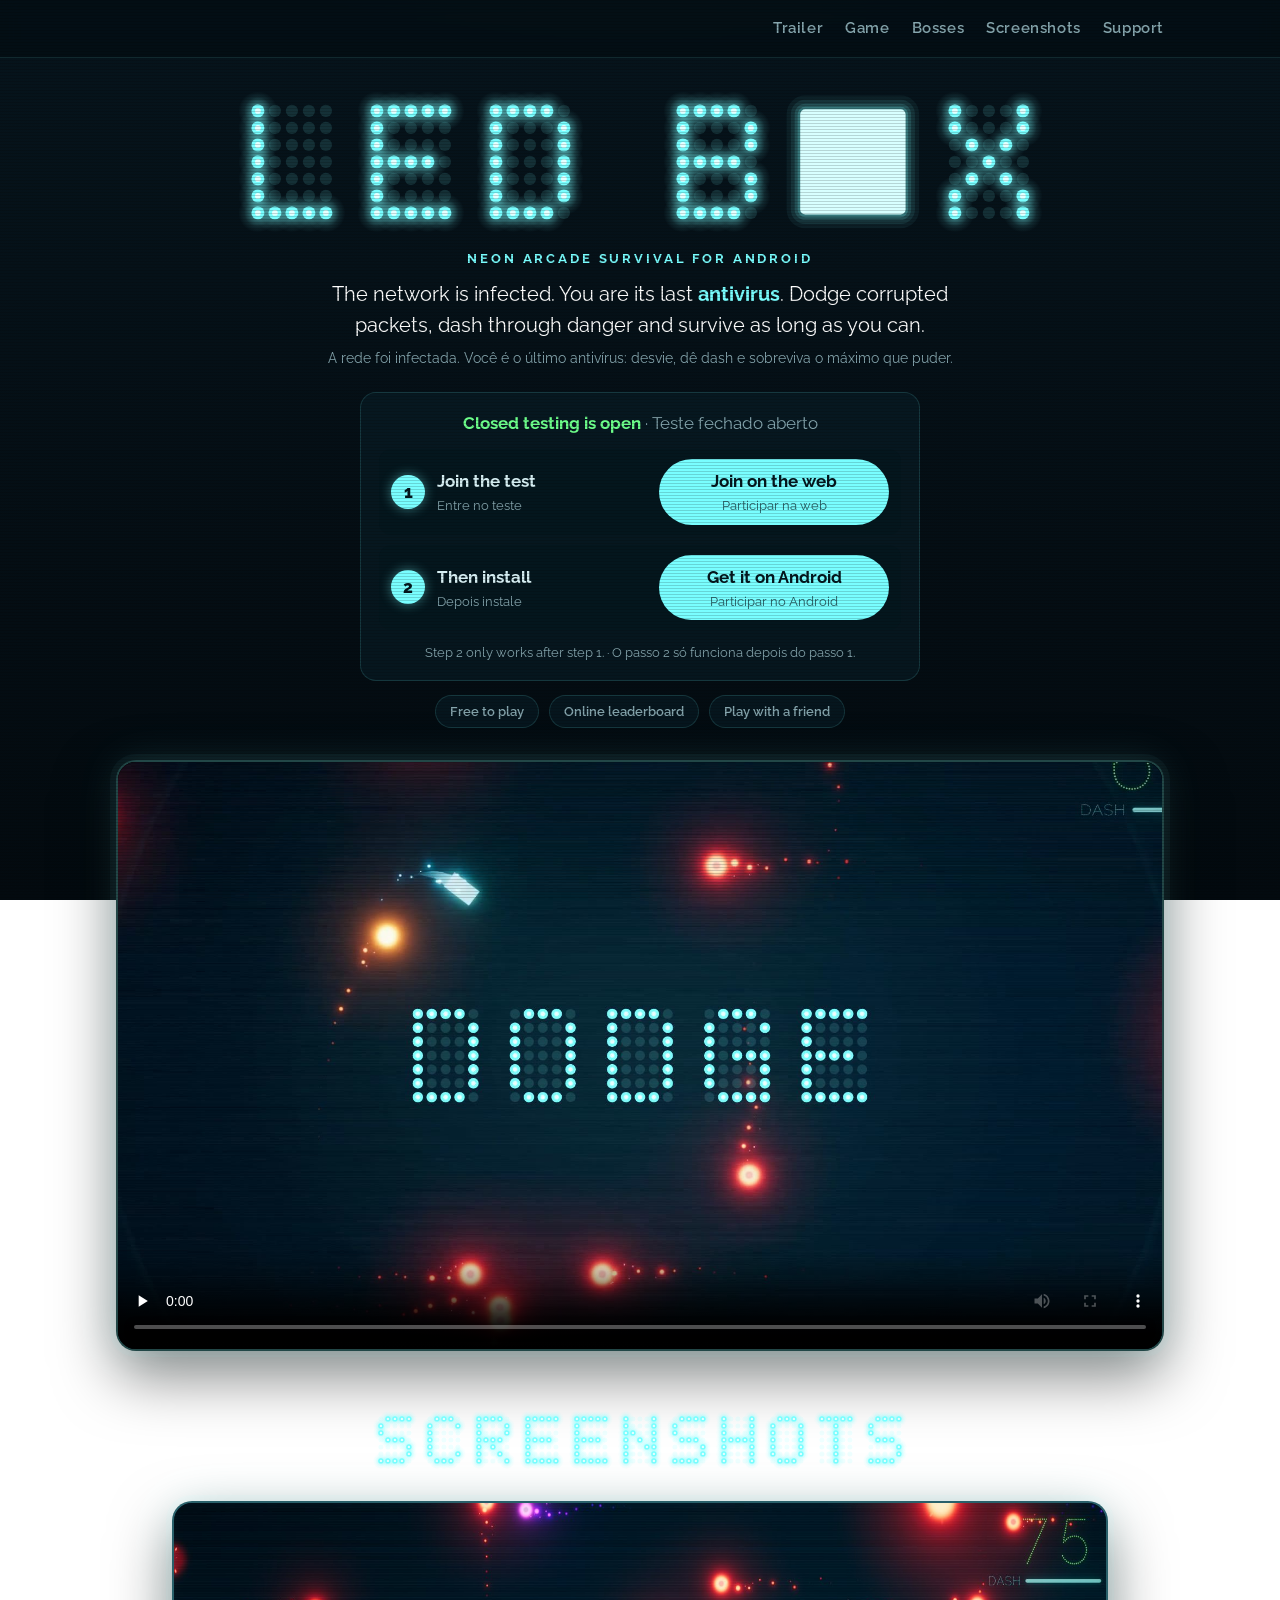
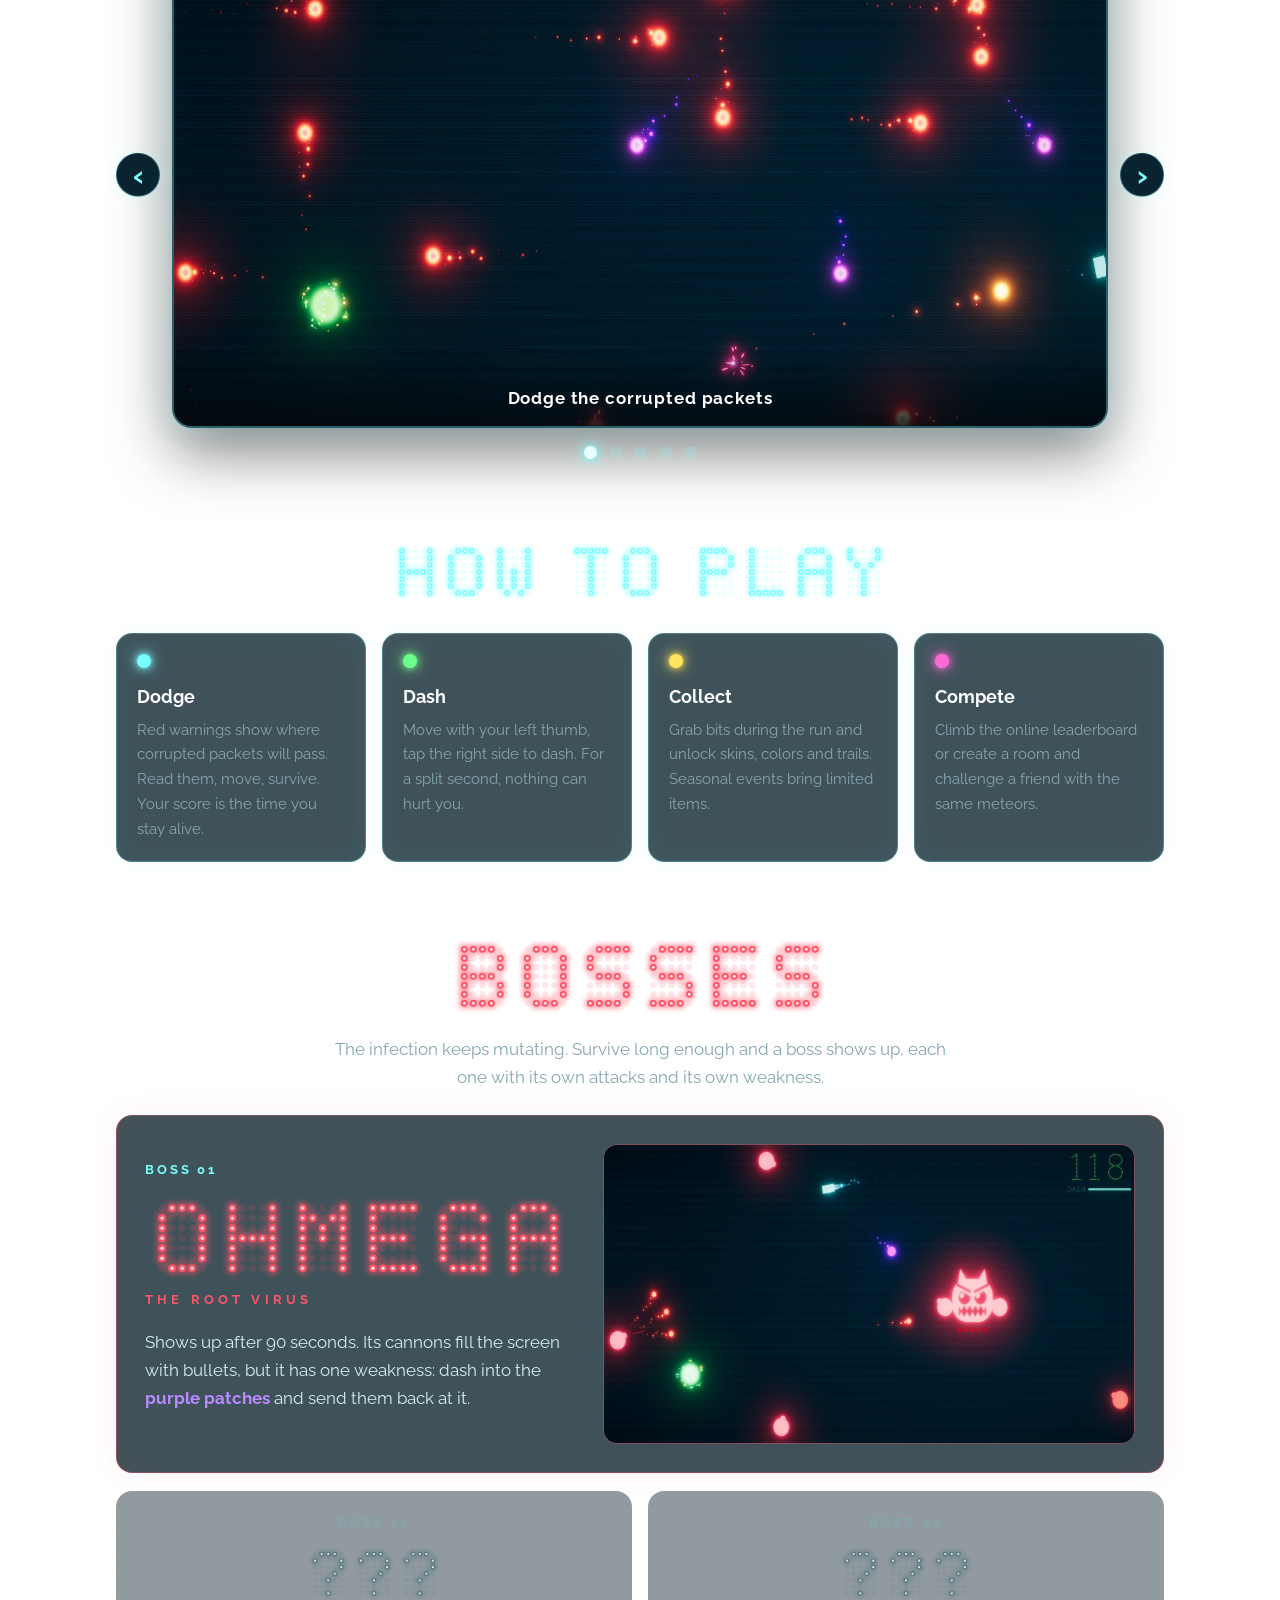
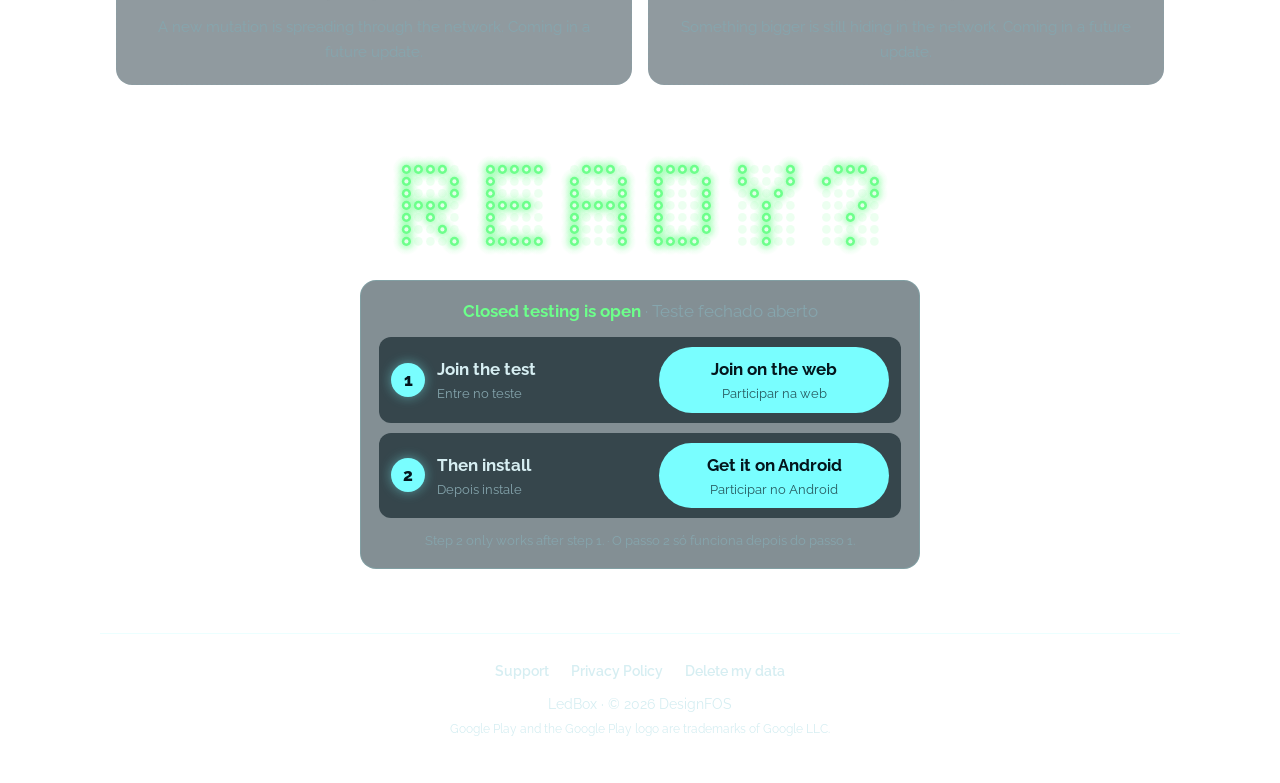
==== commit f36d299a: "Teste fechado: esconde o selo do Google Play (o povo clicava nele antes de entrar no teste) Co-Autho" ====
--- a/index.html
+++ b/index.html
@@ -39,10 +39,7 @@
       <p class="lead">The network is infected. You are its last <b class="c-cyan">antivirus</b>.
         Dodge corrupted packets, dash through danger and survive as long as you can.</p>
       <p class="pt">A rede foi infectada. Você é o último antivírus: desvie, dê dash e sobreviva o máximo que puder.</p>
-      <a class="play-badge" href="https://play.google.com/store/apps/details?id=com.DesignFOS.LedBox">
-        <img src="https://play.google.com/intl/en_us/badges/static/images/badges/en_badge_web_generic.png"
-             alt="Get it on Google Play" width="646" height="250">
-      </a>
+      <!-- Selo do Google Play escondido durante o teste fechado (confundia: tentavam instalar antes de entrar no teste). Volta quando abrir para todos. -->
       <!-- Teste fechado: 1) entrar pela web (vira testador), 2) só então instalar pelo Play -->
       <div class="join-test">
         <p class="join-title">Closed testing is open <span class="pt">· Teste fechado aberto</span></p>
@@ -153,10 +150,7 @@
     <!-- Chamada final -->
     <section class="cta wrap wide">
       <div class="heading"><div class="led-sign" data-text="READY?" data-color="#6dff8b" data-dot="12"></div></div>
-      <a class="play-badge" href="https://play.google.com/store/apps/details?id=com.DesignFOS.LedBox">
-        <img src="https://play.google.com/intl/en_us/badges/static/images/badges/en_badge_web_generic.png"
-             alt="Get it on Google Play" width="646" height="250" loading="lazy">
-      </a>
+      <!-- Selo do Google Play escondido durante o teste fechado (confundia: tentavam instalar antes de entrar no teste). Volta quando abrir para todos. -->
       <!-- Teste fechado: 1) entrar pela web (vira testador), 2) só então instalar pelo Play -->
       <div class="join-test">
         <p class="join-title">Closed testing is open <span class="pt">· Teste fechado aberto</span></p>
